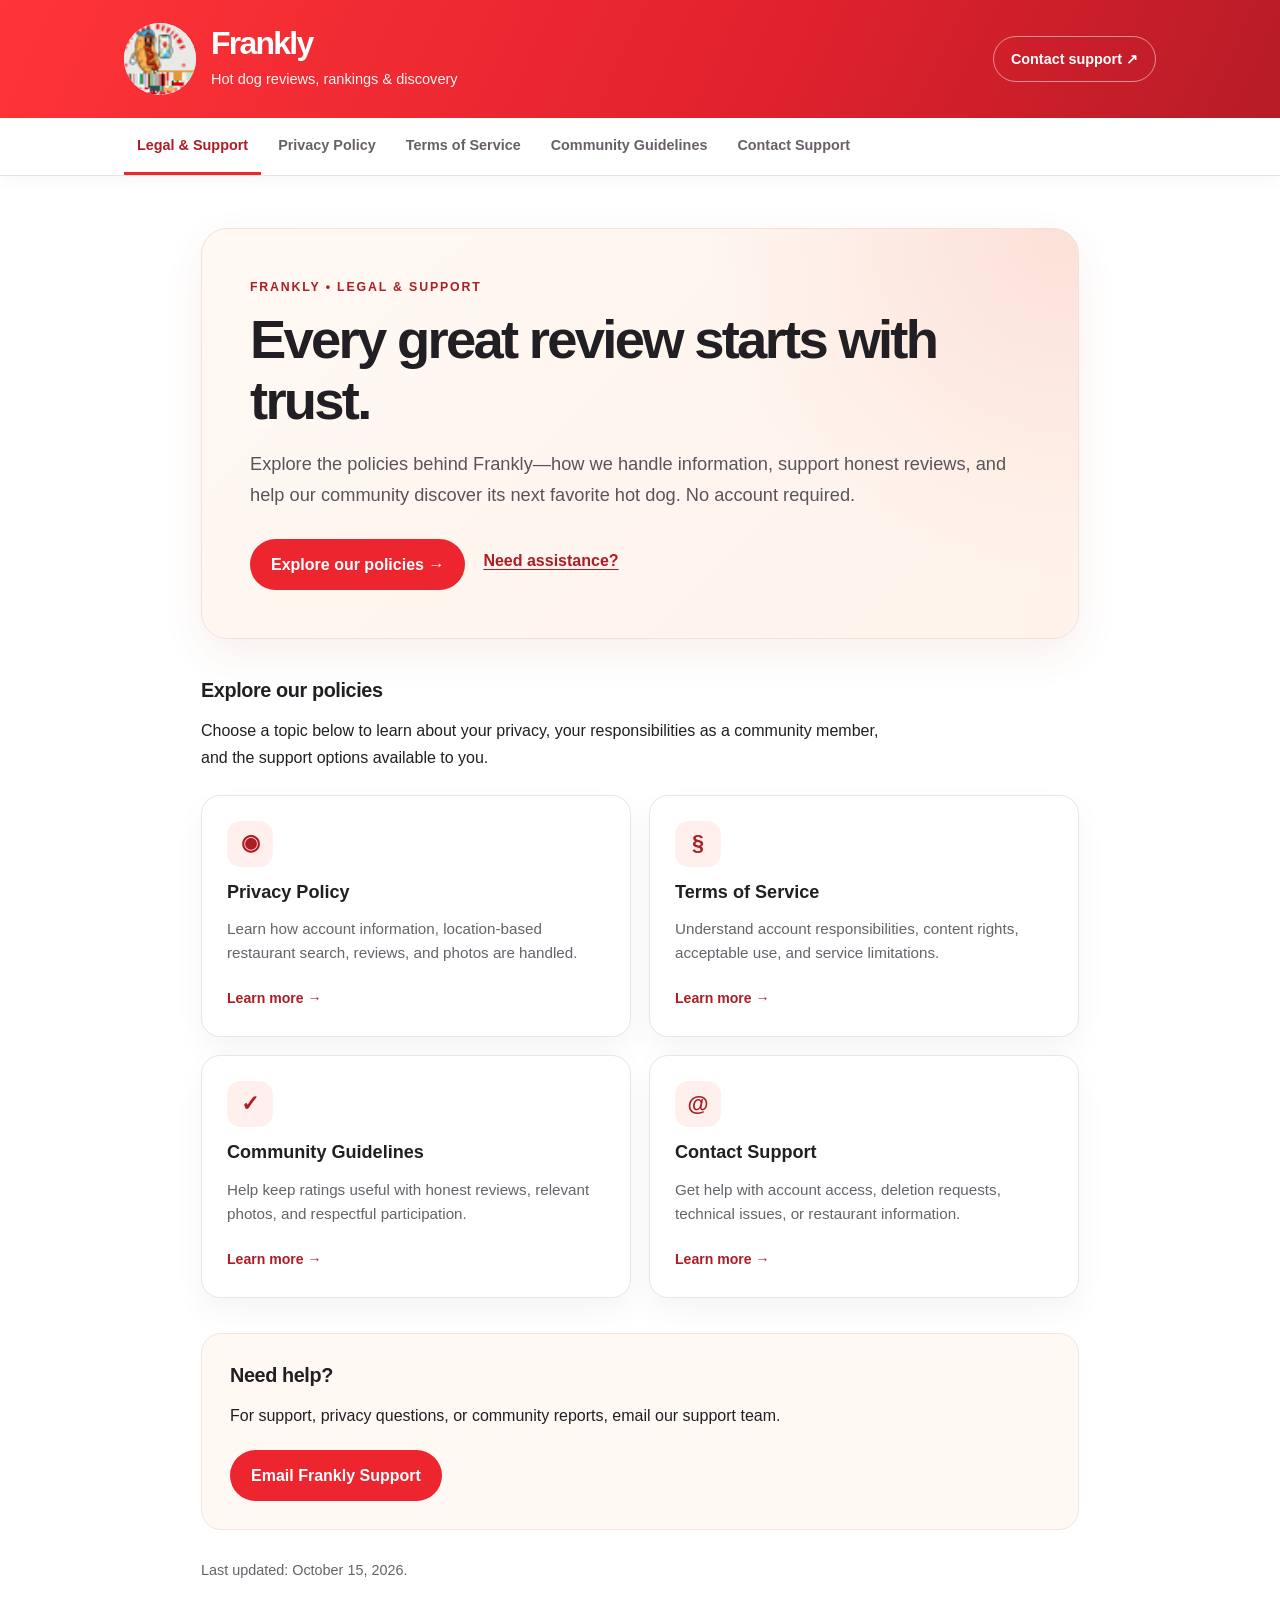
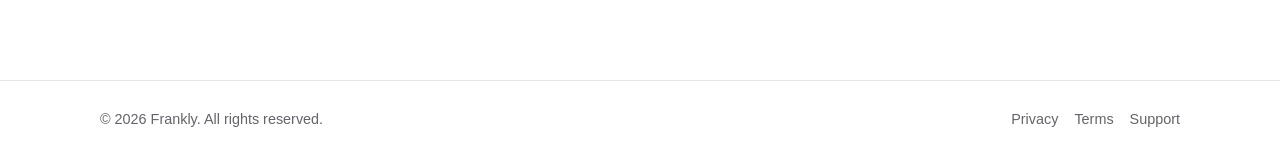
==== index.html @ e303e0b7 "Fix corrupted-looking header logo crop" ====
<!doctype html>
<html lang="en"><head><meta charset="utf-8"><meta name="viewport" content="width=device-width,initial-scale=1"><meta name="description" content="Frankly's privacy policy, terms of service, community guidelines, and support contact."><meta name="theme-color" content="#f1272f"><link rel="icon" type="image/webp" href="./assets/frankly-logo.svg"><title>Legal & Support | Frankly</title><style>:root{color-scheme:light;--red:#ed252f;--red-dark:#ad1d24;--ink:#211f23;--muted:#67626b;--line:#ebe5e2;--cream:#fff7f2}
*{box-sizing:border-box}html{scroll-behavior:smooth}body{margin:0;background:#fff;color:var(--ink);font:16px/1.7 Inter,-apple-system,BlinkMacSystemFont,"Segoe UI",Roboto,Arial,sans-serif;-webkit-font-smoothing:antialiased}a{color:var(--red-dark);text-underline-offset:3px}a:hover{color:#79151c}a:focus-visible{outline:3px solid #ffc46c;outline-offset:4px}.skip-link{position:absolute;left:12px;top:-60px;z-index:10;background:#fff;padding:10px 16px}.skip-link:focus{top:10px}
.site-header{background:linear-gradient(115deg,#ff3438,#e2222e 58%,#b71c27);color:#fff}.header-inner{max-width:1080px;margin:auto;padding:23px 24px;display:flex;align-items:center;justify-content:space-between;gap:16px}.brand{display:flex;align-items:center;gap:15px;color:white;text-decoration:none}.brand:hover{color:#fff}.brand-logo-frame{width:72px;height:72px;flex:0 0 72px;display:block;position:relative;overflow:hidden;border-radius:50%;background:#fff}.brand-logo{position:absolute;width:170%;height:170%;max-width:none;object-fit:contain;left:-35%;top:-12%;display:block}.brand-name{display:block;font-size:2rem;font-weight:900;letter-spacing:-.055em;line-height:1}.brand-tagline{display:block;margin-top:8px;font-size:.91rem;opacity:.94;font-weight:500}.header-contact{border:1px solid #ffffff80;border-radius:100px;padding:10px 17px;color:white;text-decoration:none;font-size:.9rem;font-weight:800;white-space:nowrap}.header-contact:hover{background:#ffffff20;color:#fff}
nav{background:#fff;border-bottom:1px solid var(--line);box-shadow:0 5px 15px #241b1a08}.nav-inner{max-width:1080px;margin:auto;padding:0 24px;display:flex;flex-wrap:wrap;gap:0 4px}nav a{display:block;padding:15px 13px;border-bottom:3px solid transparent;color:#686068;text-decoration:none;font-size:.9rem;font-weight:700}nav a:hover{background:#fff9f5}nav a[aria-current=page]{border-color:var(--red);color:var(--red-dark)}
main{max-width:930px;margin:auto;padding:52px 26px 84px}h1{font-size:clamp(2.15rem,5vw,3.4rem);line-height:1.12;letter-spacing:-.05em;font-weight:900;margin:0 0 17px}h2{font-size:1.24rem;line-height:1.35;letter-spacing:-.02em;margin:38px 0 11px}p,li{max-width:78ch}p{margin:13px 0}li{margin:7px 0;padding-left:4px}.eyebrow{font-size:.77rem;text-transform:uppercase;letter-spacing:.15em;font-weight:850;color:var(--red-dark);margin-bottom:12px}.lead{font-size:1.14rem;color:#59545b}.updated{font-size:.9rem;color:var(--muted)}.hero{background:radial-gradient(circle at 98% 0%,#fbe1d8,transparent 37%),linear-gradient(135deg,#fff8f3,#fff3eb);border:1px solid #f3e1d8;border-radius:26px;padding:clamp(26px,5.2vw,48px);margin-bottom:36px;box-shadow:0 15px 40px #9b442015}.hero .lead{margin-bottom:0}.hero-actions{display:flex;gap:18px;align-items:center;flex-wrap:wrap;margin-top:20px}.hero-actions>a:not(.button-link){font-weight:750}.cards{display:grid;grid-template-columns:repeat(2,minmax(0,1fr));gap:18px;margin-top:23px}.card{display:flex;flex-direction:column;gap:10px;padding:25px;min-height:194px;border:1px solid var(--line);border-radius:19px;background:#fff;color:var(--ink);text-decoration:none;box-shadow:0 14px 32px #361a1a0b;transition:transform .18s,box-shadow .18s,border-color .18s}.card:hover{transform:translateY(-3px);border-color:#eea4a6;box-shadow:0 19px 40px #361a1a17;color:var(--ink)}.card-icon{width:46px;height:46px;border-radius:14px;background:#fff0ed;color:var(--red-dark);display:grid;place-items:center;font-size:1.35rem;font-weight:900}.card strong{font-size:1.13rem}.card span:not(.card-icon){font-size:.95rem;line-height:1.58;color:var(--muted)}.card:after{content:"Learn more →";font-size:.88rem;font-weight:800;color:var(--red-dark);margin-top:auto;padding-top:12px}.support-panel{background:#fff8f3;border:1px solid #f2e4df;padding:28px;border-radius:20px;margin-top:35px}.support-panel h2{margin-top:0}.button-link{display:inline-block;background:var(--red);border-radius:100px;color:#fff;text-decoration:none;padding:12px 21px;margin-top:8px;font-weight:800}.button-link:hover{background:var(--red-dark);color:white}.callout{background:#fff7f3;border-left:4px solid var(--red);padding:15px 19px;border-radius:0 12px 12px 0;margin:23px 0}.page-content>h2{border-top:1px solid #eee8e5;padding-top:26px;scroll-margin-top:22px}.page-content>h2:first-of-type{border-top:none;padding-top:0}.page-content>p,.page-content>ul{color:#49444b}.page-content .updated{margin-bottom:25px}footer{border-top:1px solid var(--line);background:#fff;padding:26px 24px;font-size:.9rem;color:var(--muted)}.footer-inner{max-width:1080px;margin:auto;display:flex;justify-content:space-between;gap:12px;flex-wrap:wrap}.footer-links{display:flex;gap:16px;flex-wrap:wrap}footer a{color:var(--muted);text-decoration:none}footer a:hover{text-decoration:underline}@media(max-width:680px){.header-inner{padding:18px}.brand-logo-frame{width:56px;height:56px;flex-basis:56px}.brand-logo{width:170%;height:170%;left:-35%;top:-12%}.brand-name{font-size:1.55rem}.brand-tagline{font-size:.77rem}.header-contact{display:none}.nav-inner{padding:0 8px}nav a{padding:12px 10px;font-size:.82rem}main{padding:34px 19px 58px}.cards{grid-template-columns:1fr}.card{min-height:165px}.hero{border-radius:20px}}@media(prefers-reduced-motion:reduce){html{scroll-behavior:auto}.card{transition:none}}</style></head><body><a class="skip-link" href="#main-content">Skip to content</a>
<header class="site-header"><div class="header-inner"><a class="brand" href="./index.html" aria-label="Frankly Legal home"><span class="brand-logo-frame" aria-hidden="true"><img class="brand-logo" src="./assets/frankly-logo-transparent.webp" alt="" width="120" height="120"></span><span><span class="brand-name">Frankly</span><span class="brand-tagline">Hot dog reviews, rankings &amp; discovery</span></span></a><a class="header-contact" href="mailto:franklybites.support@gmail.com">Contact support ↗</a></div></header>
<nav aria-label="Legal navigation"><div class="nav-inner"><a href="./index.html" aria-current="page">Legal & Support</a><a href="./privacy.html">Privacy Policy</a><a href="./terms.html">Terms of Service</a><a href="./community-guidelines.html">Community Guidelines</a><a href="./contact.html">Contact Support</a></div></nav>
<main id="main-content">
<section class="hero"><div class="eyebrow">Frankly • Legal &amp; Support</div><h1>Every great review starts with trust.</h1><p class="lead">Explore the policies behind Frankly—how we handle information, support honest reviews, and help our community discover its next favorite hot dog. No account required.</p><div class="hero-actions"><a class="button-link" href="./privacy.html">Explore our policies →</a><a href="./contact.html">Need assistance?</a></div></section>
<h2>Explore our policies</h2><p>Choose a topic below to learn about your privacy, your responsibilities as a community member, and the support options available to you.</p>
<div class="cards">
<a class="card" href="./privacy.html"><span class="card-icon" aria-hidden="true">◉</span><strong>Privacy Policy</strong><span>Learn how account information, location-based restaurant search, reviews, and photos are handled.</span></a>
<a class="card" href="./terms.html"><span class="card-icon" aria-hidden="true">§</span><strong>Terms of Service</strong><span>Understand account responsibilities, content rights, acceptable use, and service limitations.</span></a>
<a class="card" href="./community-guidelines.html"><span class="card-icon" aria-hidden="true">✓</span><strong>Community Guidelines</strong><span>Help keep ratings useful with honest reviews, relevant photos, and respectful participation.</span></a>
<a class="card" href="./contact.html"><span class="card-icon" aria-hidden="true">@</span><strong>Contact Support</strong><span>Get help with account access, deletion requests, technical issues, or restaurant information.</span></a>
</div>
<section class="support-panel"><h2 style="margin-top:0">Need help?</h2><p>For support, privacy questions, or community reports, email our support team.</p><a class="button-link" href="mailto:franklybites.support@gmail.com">Email Frankly Support</a></section>
<p class="updated" style="margin-top:28px">Last updated: October 15, 2026.</p>
</main>
<footer><div class="footer-inner"><span>© 2026 Frankly. All rights reserved.</span><span class="footer-links"><a href="./privacy.html">Privacy</a><a href="./terms.html">Terms</a><a href="./contact.html">Support</a></span></div></footer></body></html>
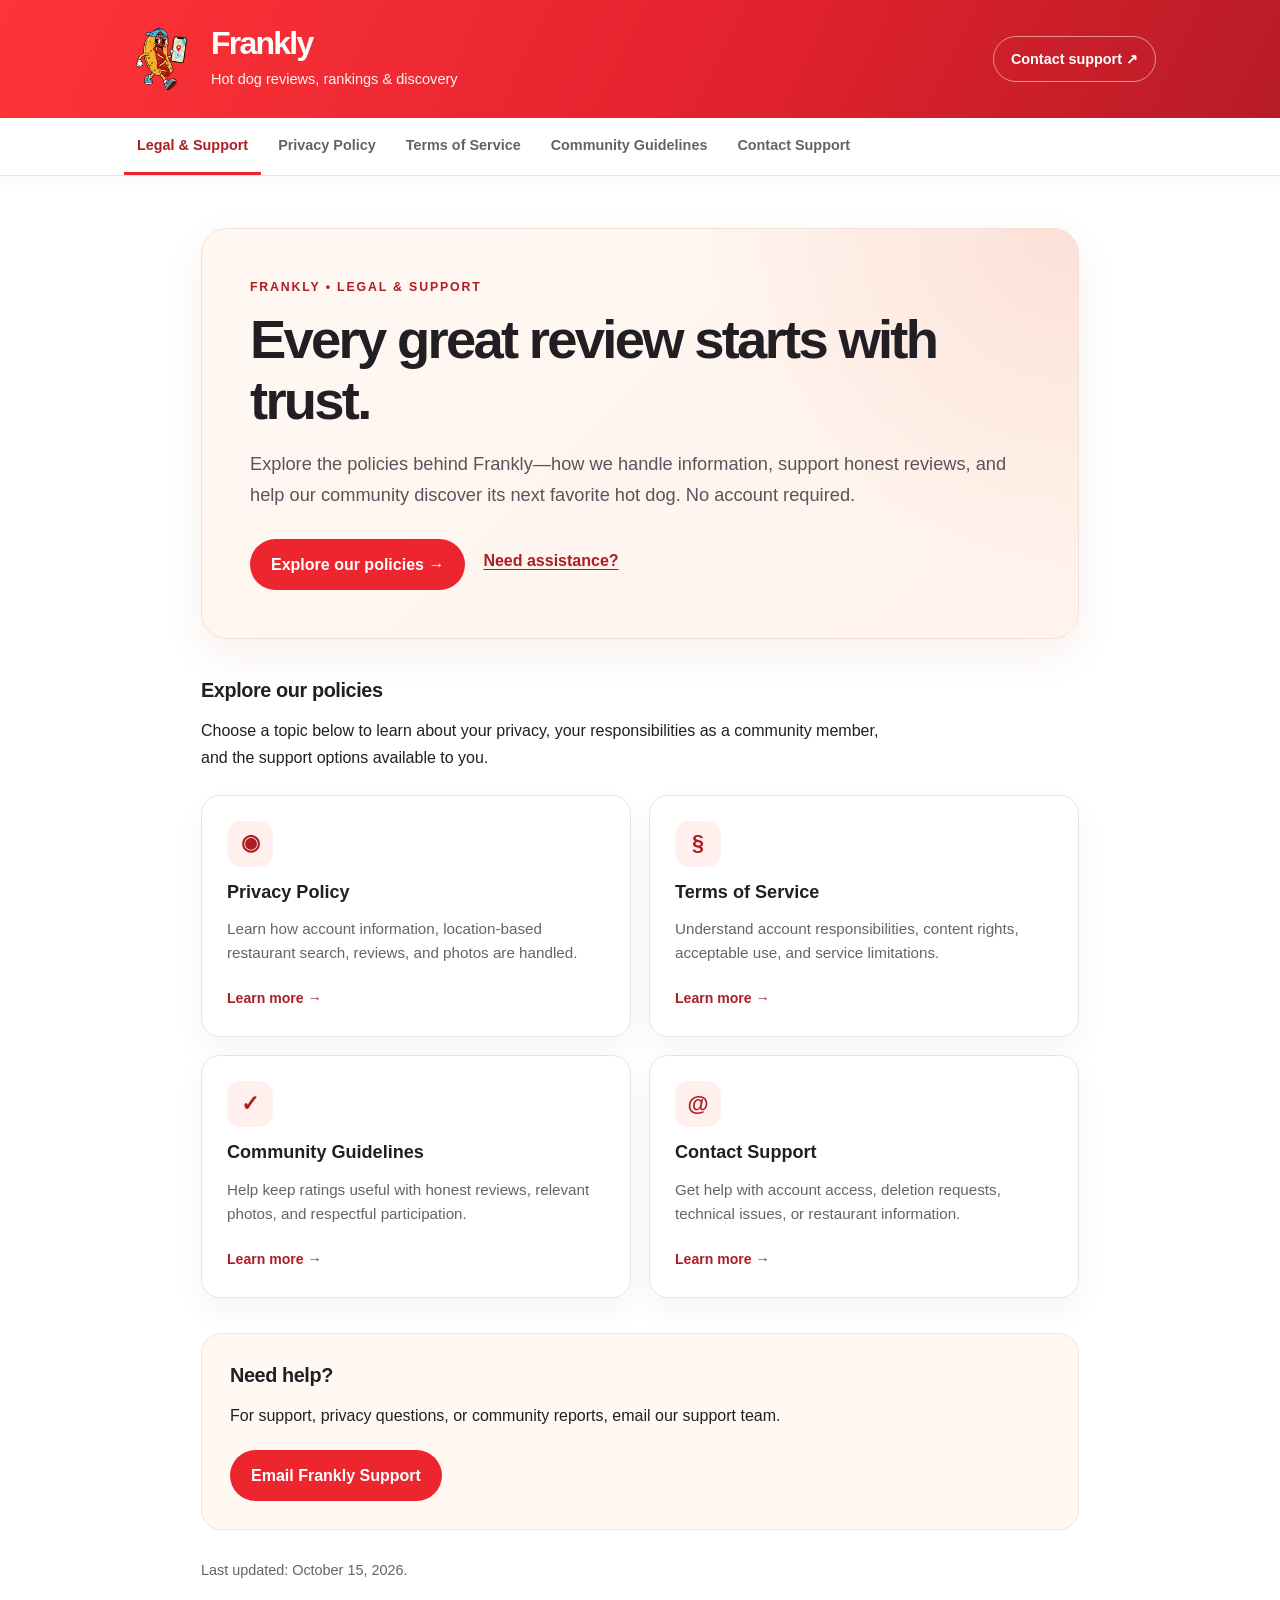
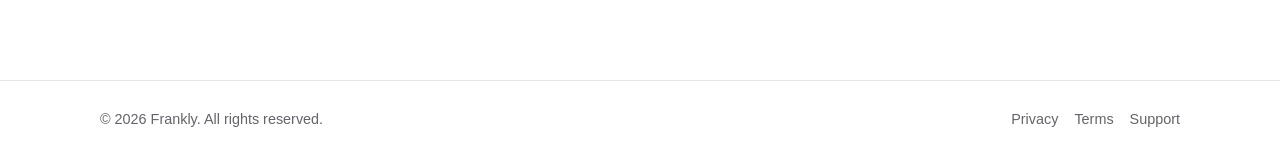
==== commit c9845fcc: "Use isolated transparent mascot in site header" ====
--- a/index.html
+++ b/index.html
@@ -1,10 +1,10 @@
 <!doctype html>
 <html lang="en"><head><meta charset="utf-8"><meta name="viewport" content="width=device-width,initial-scale=1"><meta name="description" content="Frankly's privacy policy, terms of service, community guidelines, and support contact."><meta name="theme-color" content="#f1272f"><link rel="icon" type="image/webp" href="./assets/frankly-logo.svg"><title>Legal & Support | Frankly</title><style>:root{color-scheme:light;--red:#ed252f;--red-dark:#ad1d24;--ink:#211f23;--muted:#67626b;--line:#ebe5e2;--cream:#fff7f2}
 *{box-sizing:border-box}html{scroll-behavior:smooth}body{margin:0;background:#fff;color:var(--ink);font:16px/1.7 Inter,-apple-system,BlinkMacSystemFont,"Segoe UI",Roboto,Arial,sans-serif;-webkit-font-smoothing:antialiased}a{color:var(--red-dark);text-underline-offset:3px}a:hover{color:#79151c}a:focus-visible{outline:3px solid #ffc46c;outline-offset:4px}.skip-link{position:absolute;left:12px;top:-60px;z-index:10;background:#fff;padding:10px 16px}.skip-link:focus{top:10px}
-.site-header{background:linear-gradient(115deg,#ff3438,#e2222e 58%,#b71c27);color:#fff}.header-inner{max-width:1080px;margin:auto;padding:23px 24px;display:flex;align-items:center;justify-content:space-between;gap:16px}.brand{display:flex;align-items:center;gap:15px;color:white;text-decoration:none}.brand:hover{color:#fff}.brand-logo-frame{width:72px;height:72px;flex:0 0 72px;display:block;position:relative;overflow:hidden;border-radius:50%;background:#fff}.brand-logo{position:absolute;width:170%;height:170%;max-width:none;object-fit:contain;left:-35%;top:-12%;display:block}.brand-name{display:block;font-size:2rem;font-weight:900;letter-spacing:-.055em;line-height:1}.brand-tagline{display:block;margin-top:8px;font-size:.91rem;opacity:.94;font-weight:500}.header-contact{border:1px solid #ffffff80;border-radius:100px;padding:10px 17px;color:white;text-decoration:none;font-size:.9rem;font-weight:800;white-space:nowrap}.header-contact:hover{background:#ffffff20;color:#fff}
+.site-header{background:linear-gradient(115deg,#ff3438,#e2222e 58%,#b71c27);color:#fff}.header-inner{max-width:1080px;margin:auto;padding:23px 24px;display:flex;align-items:center;justify-content:space-between;gap:16px}.brand{display:flex;align-items:center;gap:15px;color:white;text-decoration:none}.brand:hover{color:#fff}.brand-logo{width:72px;height:72px;flex:0 0 72px;object-fit:contain;display:block;border:0;border-radius:0;clip-path:none;background:transparent;box-shadow:none;padding:0}.brand-name{display:block;font-size:2rem;font-weight:900;letter-spacing:-.055em;line-height:1}.brand-tagline{display:block;margin-top:8px;font-size:.91rem;opacity:.94;font-weight:500}.header-contact{border:1px solid #ffffff80;border-radius:100px;padding:10px 17px;color:white;text-decoration:none;font-size:.9rem;font-weight:800;white-space:nowrap}.header-contact:hover{background:#ffffff20;color:#fff}
 nav{background:#fff;border-bottom:1px solid var(--line);box-shadow:0 5px 15px #241b1a08}.nav-inner{max-width:1080px;margin:auto;padding:0 24px;display:flex;flex-wrap:wrap;gap:0 4px}nav a{display:block;padding:15px 13px;border-bottom:3px solid transparent;color:#686068;text-decoration:none;font-size:.9rem;font-weight:700}nav a:hover{background:#fff9f5}nav a[aria-current=page]{border-color:var(--red);color:var(--red-dark)}
-main{max-width:930px;margin:auto;padding:52px 26px 84px}h1{font-size:clamp(2.15rem,5vw,3.4rem);line-height:1.12;letter-spacing:-.05em;font-weight:900;margin:0 0 17px}h2{font-size:1.24rem;line-height:1.35;letter-spacing:-.02em;margin:38px 0 11px}p,li{max-width:78ch}p{margin:13px 0}li{margin:7px 0;padding-left:4px}.eyebrow{font-size:.77rem;text-transform:uppercase;letter-spacing:.15em;font-weight:850;color:var(--red-dark);margin-bottom:12px}.lead{font-size:1.14rem;color:#59545b}.updated{font-size:.9rem;color:var(--muted)}.hero{background:radial-gradient(circle at 98% 0%,#fbe1d8,transparent 37%),linear-gradient(135deg,#fff8f3,#fff3eb);border:1px solid #f3e1d8;border-radius:26px;padding:clamp(26px,5.2vw,48px);margin-bottom:36px;box-shadow:0 15px 40px #9b442015}.hero .lead{margin-bottom:0}.hero-actions{display:flex;gap:18px;align-items:center;flex-wrap:wrap;margin-top:20px}.hero-actions>a:not(.button-link){font-weight:750}.cards{display:grid;grid-template-columns:repeat(2,minmax(0,1fr));gap:18px;margin-top:23px}.card{display:flex;flex-direction:column;gap:10px;padding:25px;min-height:194px;border:1px solid var(--line);border-radius:19px;background:#fff;color:var(--ink);text-decoration:none;box-shadow:0 14px 32px #361a1a0b;transition:transform .18s,box-shadow .18s,border-color .18s}.card:hover{transform:translateY(-3px);border-color:#eea4a6;box-shadow:0 19px 40px #361a1a17;color:var(--ink)}.card-icon{width:46px;height:46px;border-radius:14px;background:#fff0ed;color:var(--red-dark);display:grid;place-items:center;font-size:1.35rem;font-weight:900}.card strong{font-size:1.13rem}.card span:not(.card-icon){font-size:.95rem;line-height:1.58;color:var(--muted)}.card:after{content:"Learn more →";font-size:.88rem;font-weight:800;color:var(--red-dark);margin-top:auto;padding-top:12px}.support-panel{background:#fff8f3;border:1px solid #f2e4df;padding:28px;border-radius:20px;margin-top:35px}.support-panel h2{margin-top:0}.button-link{display:inline-block;background:var(--red);border-radius:100px;color:#fff;text-decoration:none;padding:12px 21px;margin-top:8px;font-weight:800}.button-link:hover{background:var(--red-dark);color:white}.callout{background:#fff7f3;border-left:4px solid var(--red);padding:15px 19px;border-radius:0 12px 12px 0;margin:23px 0}.page-content>h2{border-top:1px solid #eee8e5;padding-top:26px;scroll-margin-top:22px}.page-content>h2:first-of-type{border-top:none;padding-top:0}.page-content>p,.page-content>ul{color:#49444b}.page-content .updated{margin-bottom:25px}footer{border-top:1px solid var(--line);background:#fff;padding:26px 24px;font-size:.9rem;color:var(--muted)}.footer-inner{max-width:1080px;margin:auto;display:flex;justify-content:space-between;gap:12px;flex-wrap:wrap}.footer-links{display:flex;gap:16px;flex-wrap:wrap}footer a{color:var(--muted);text-decoration:none}footer a:hover{text-decoration:underline}@media(max-width:680px){.header-inner{padding:18px}.brand-logo-frame{width:56px;height:56px;flex-basis:56px}.brand-logo{width:170%;height:170%;left:-35%;top:-12%}.brand-name{font-size:1.55rem}.brand-tagline{font-size:.77rem}.header-contact{display:none}.nav-inner{padding:0 8px}nav a{padding:12px 10px;font-size:.82rem}main{padding:34px 19px 58px}.cards{grid-template-columns:1fr}.card{min-height:165px}.hero{border-radius:20px}}@media(prefers-reduced-motion:reduce){html{scroll-behavior:auto}.card{transition:none}}</style></head><body><a class="skip-link" href="#main-content">Skip to content</a>
-<header class="site-header"><div class="header-inner"><a class="brand" href="./index.html" aria-label="Frankly Legal home"><span class="brand-logo-frame" aria-hidden="true"><img class="brand-logo" src="./assets/frankly-logo-transparent.webp" alt="" width="120" height="120"></span><span><span class="brand-name">Frankly</span><span class="brand-tagline">Hot dog reviews, rankings &amp; discovery</span></span></a><a class="header-contact" href="mailto:franklybites.support@gmail.com">Contact support ↗</a></div></header>
+main{max-width:930px;margin:auto;padding:52px 26px 84px}h1{font-size:clamp(2.15rem,5vw,3.4rem);line-height:1.12;letter-spacing:-.05em;font-weight:900;margin:0 0 17px}h2{font-size:1.24rem;line-height:1.35;letter-spacing:-.02em;margin:38px 0 11px}p,li{max-width:78ch}p{margin:13px 0}li{margin:7px 0;padding-left:4px}.eyebrow{font-size:.77rem;text-transform:uppercase;letter-spacing:.15em;font-weight:850;color:var(--red-dark);margin-bottom:12px}.lead{font-size:1.14rem;color:#59545b}.updated{font-size:.9rem;color:var(--muted)}.hero{background:radial-gradient(circle at 98% 0%,#fbe1d8,transparent 37%),linear-gradient(135deg,#fff8f3,#fff3eb);border:1px solid #f3e1d8;border-radius:26px;padding:clamp(26px,5.2vw,48px);margin-bottom:36px;box-shadow:0 15px 40px #9b442015}.hero .lead{margin-bottom:0}.hero-actions{display:flex;gap:18px;align-items:center;flex-wrap:wrap;margin-top:20px}.hero-actions>a:not(.button-link){font-weight:750}.cards{display:grid;grid-template-columns:repeat(2,minmax(0,1fr));gap:18px;margin-top:23px}.card{display:flex;flex-direction:column;gap:10px;padding:25px;min-height:194px;border:1px solid var(--line);border-radius:19px;background:#fff;color:var(--ink);text-decoration:none;box-shadow:0 14px 32px #361a1a0b;transition:transform .18s,box-shadow .18s,border-color .18s}.card:hover{transform:translateY(-3px);border-color:#eea4a6;box-shadow:0 19px 40px #361a1a17;color:var(--ink)}.card-icon{width:46px;height:46px;border-radius:14px;background:#fff0ed;color:var(--red-dark);display:grid;place-items:center;font-size:1.35rem;font-weight:900}.card strong{font-size:1.13rem}.card span:not(.card-icon){font-size:.95rem;line-height:1.58;color:var(--muted)}.card:after{content:"Learn more →";font-size:.88rem;font-weight:800;color:var(--red-dark);margin-top:auto;padding-top:12px}.support-panel{background:#fff8f3;border:1px solid #f2e4df;padding:28px;border-radius:20px;margin-top:35px}.support-panel h2{margin-top:0}.button-link{display:inline-block;background:var(--red);border-radius:100px;color:#fff;text-decoration:none;padding:12px 21px;margin-top:8px;font-weight:800}.button-link:hover{background:var(--red-dark);color:white}.callout{background:#fff7f3;border-left:4px solid var(--red);padding:15px 19px;border-radius:0 12px 12px 0;margin:23px 0}.page-content>h2{border-top:1px solid #eee8e5;padding-top:26px;scroll-margin-top:22px}.page-content>h2:first-of-type{border-top:none;padding-top:0}.page-content>p,.page-content>ul{color:#49444b}.page-content .updated{margin-bottom:25px}footer{border-top:1px solid var(--line);background:#fff;padding:26px 24px;font-size:.9rem;color:var(--muted)}.footer-inner{max-width:1080px;margin:auto;display:flex;justify-content:space-between;gap:12px;flex-wrap:wrap}.footer-links{display:flex;gap:16px;flex-wrap:wrap}footer a{color:var(--muted);text-decoration:none}footer a:hover{text-decoration:underline}@media(max-width:680px){.header-inner{padding:18px}.brand-logo{width:56px;height:56px;flex-basis:56px}.brand-name{font-size:1.55rem}.brand-tagline{font-size:.77rem}.header-contact{display:none}.nav-inner{padding:0 8px}nav a{padding:12px 10px;font-size:.82rem}main{padding:34px 19px 58px}.cards{grid-template-columns:1fr}.card{min-height:165px}.hero{border-radius:20px}}@media(prefers-reduced-motion:reduce){html{scroll-behavior:auto}.card{transition:none}}</style></head><body><a class="skip-link" href="#main-content">Skip to content</a>
+<header class="site-header"><div class="header-inner"><a class="brand" href="./index.html" aria-label="Frankly Legal home"><img class="brand-logo" src="./assets/frankly-mascot.webp" alt="Frankly hot dog mascot" width="72" height="72"><span><span class="brand-name">Frankly</span><span class="brand-tagline">Hot dog reviews, rankings &amp; discovery</span></span></a><a class="header-contact" href="mailto:franklybites.support@gmail.com">Contact support ↗</a></div></header>
 <nav aria-label="Legal navigation"><div class="nav-inner"><a href="./index.html" aria-current="page">Legal & Support</a><a href="./privacy.html">Privacy Policy</a><a href="./terms.html">Terms of Service</a><a href="./community-guidelines.html">Community Guidelines</a><a href="./contact.html">Contact Support</a></div></nav>
 <main id="main-content">
 <section class="hero"><div class="eyebrow">Frankly • Legal &amp; Support</div><h1>Every great review starts with trust.</h1><p class="lead">Explore the policies behind Frankly—how we handle information, support honest reviews, and help our community discover its next favorite hot dog. No account required.</p><div class="hero-actions"><a class="button-link" href="./privacy.html">Explore our policies →</a><a href="./contact.html">Need assistance?</a></div></section>
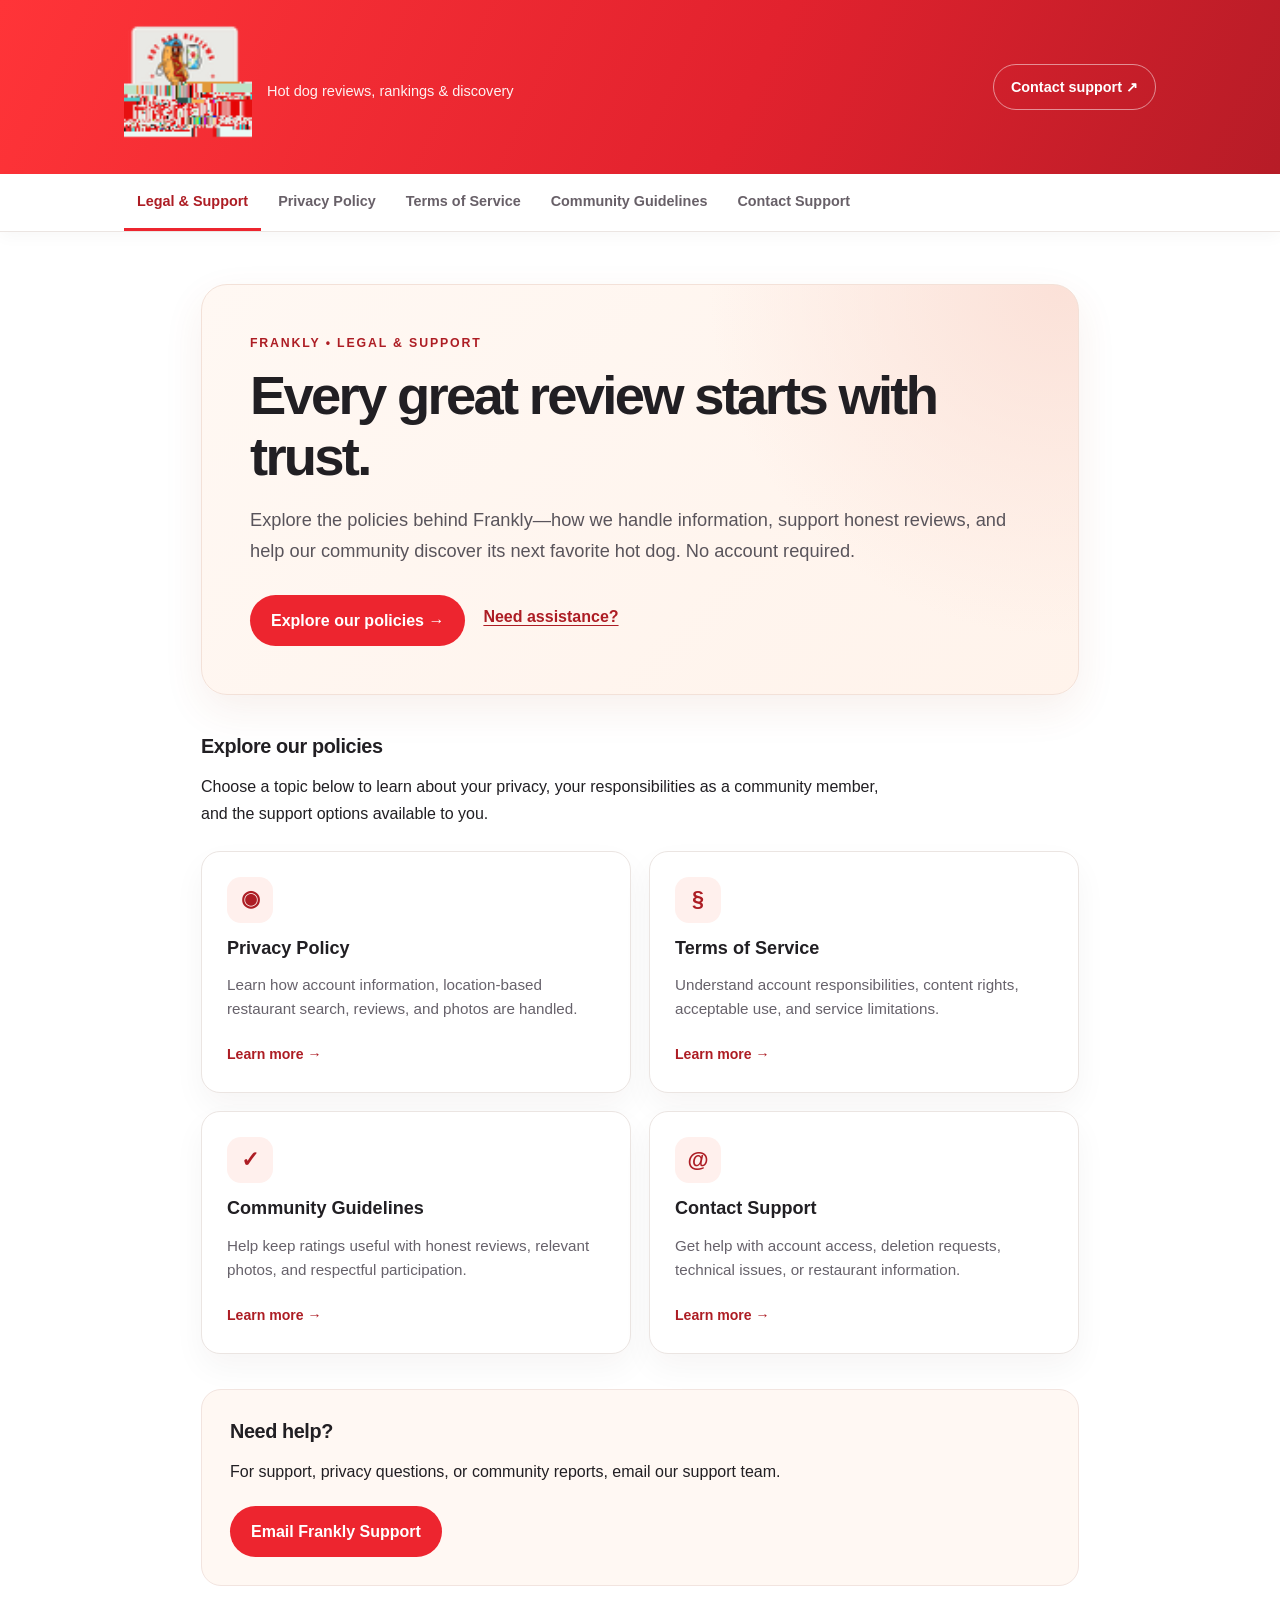
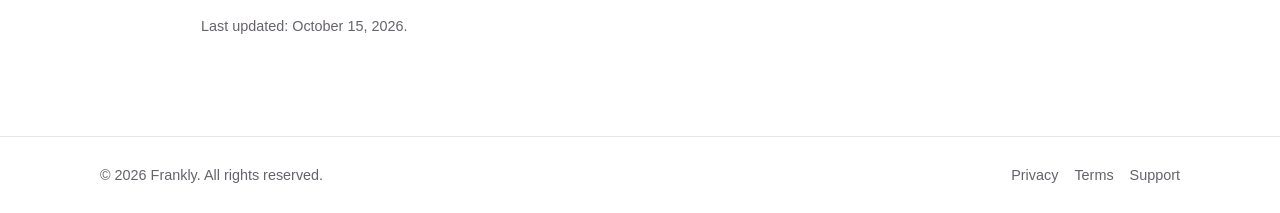
==== commit d1cb14e9: "Show full Frankly brand logo in website header" ====
--- a/index.html
+++ b/index.html
@@ -1,10 +1,10 @@
 <!doctype html>
 <html lang="en"><head><meta charset="utf-8"><meta name="viewport" content="width=device-width,initial-scale=1"><meta name="description" content="Frankly's privacy policy, terms of service, community guidelines, and support contact."><meta name="theme-color" content="#f1272f"><link rel="icon" type="image/webp" href="./assets/frankly-logo.svg"><title>Legal & Support | Frankly</title><style>:root{color-scheme:light;--red:#ed252f;--red-dark:#ad1d24;--ink:#211f23;--muted:#67626b;--line:#ebe5e2;--cream:#fff7f2}
 *{box-sizing:border-box}html{scroll-behavior:smooth}body{margin:0;background:#fff;color:var(--ink);font:16px/1.7 Inter,-apple-system,BlinkMacSystemFont,"Segoe UI",Roboto,Arial,sans-serif;-webkit-font-smoothing:antialiased}a{color:var(--red-dark);text-underline-offset:3px}a:hover{color:#79151c}a:focus-visible{outline:3px solid #ffc46c;outline-offset:4px}.skip-link{position:absolute;left:12px;top:-60px;z-index:10;background:#fff;padding:10px 16px}.skip-link:focus{top:10px}
-.site-header{background:linear-gradient(115deg,#ff3438,#e2222e 58%,#b71c27);color:#fff}.header-inner{max-width:1080px;margin:auto;padding:23px 24px;display:flex;align-items:center;justify-content:space-between;gap:16px}.brand{display:flex;align-items:center;gap:15px;color:white;text-decoration:none}.brand:hover{color:#fff}.brand-logo{width:72px;height:72px;flex:0 0 72px;object-fit:contain;display:block;border:0;border-radius:0;clip-path:none;background:transparent;box-shadow:none;padding:0}.brand-name{display:block;font-size:2rem;font-weight:900;letter-spacing:-.055em;line-height:1}.brand-tagline{display:block;margin-top:8px;font-size:.91rem;opacity:.94;font-weight:500}.header-contact{border:1px solid #ffffff80;border-radius:100px;padding:10px 17px;color:white;text-decoration:none;font-size:.9rem;font-weight:800;white-space:nowrap}.header-contact:hover{background:#ffffff20;color:#fff}
+.site-header{background:linear-gradient(115deg,#ff3438,#e2222e 58%,#b71c27);color:#fff}.header-inner{max-width:1080px;margin:auto;padding:23px 24px;display:flex;align-items:center;justify-content:space-between;gap:16px}.brand{display:flex;align-items:center;gap:15px;color:white;text-decoration:none}.brand:hover{color:#fff}.brand-logo{width:128px;height:128px;flex:0 0 128px;object-fit:contain;display:block;border:0;border-radius:0;clip-path:none;background:transparent;box-shadow:none;padding:0}.brand-tagline{display:block;margin-top:0;font-size:.98rem;opacity:.96;font-weight:600}.brand-name{display:block;font-size:2rem;font-weight:900;letter-spacing:-.055em;line-height:1}.brand-tagline{display:block;margin-top:8px;font-size:.91rem;opacity:.94;font-weight:500}.header-contact{border:1px solid #ffffff80;border-radius:100px;padding:10px 17px;color:white;text-decoration:none;font-size:.9rem;font-weight:800;white-space:nowrap}.header-contact:hover{background:#ffffff20;color:#fff}
 nav{background:#fff;border-bottom:1px solid var(--line);box-shadow:0 5px 15px #241b1a08}.nav-inner{max-width:1080px;margin:auto;padding:0 24px;display:flex;flex-wrap:wrap;gap:0 4px}nav a{display:block;padding:15px 13px;border-bottom:3px solid transparent;color:#686068;text-decoration:none;font-size:.9rem;font-weight:700}nav a:hover{background:#fff9f5}nav a[aria-current=page]{border-color:var(--red);color:var(--red-dark)}
-main{max-width:930px;margin:auto;padding:52px 26px 84px}h1{font-size:clamp(2.15rem,5vw,3.4rem);line-height:1.12;letter-spacing:-.05em;font-weight:900;margin:0 0 17px}h2{font-size:1.24rem;line-height:1.35;letter-spacing:-.02em;margin:38px 0 11px}p,li{max-width:78ch}p{margin:13px 0}li{margin:7px 0;padding-left:4px}.eyebrow{font-size:.77rem;text-transform:uppercase;letter-spacing:.15em;font-weight:850;color:var(--red-dark);margin-bottom:12px}.lead{font-size:1.14rem;color:#59545b}.updated{font-size:.9rem;color:var(--muted)}.hero{background:radial-gradient(circle at 98% 0%,#fbe1d8,transparent 37%),linear-gradient(135deg,#fff8f3,#fff3eb);border:1px solid #f3e1d8;border-radius:26px;padding:clamp(26px,5.2vw,48px);margin-bottom:36px;box-shadow:0 15px 40px #9b442015}.hero .lead{margin-bottom:0}.hero-actions{display:flex;gap:18px;align-items:center;flex-wrap:wrap;margin-top:20px}.hero-actions>a:not(.button-link){font-weight:750}.cards{display:grid;grid-template-columns:repeat(2,minmax(0,1fr));gap:18px;margin-top:23px}.card{display:flex;flex-direction:column;gap:10px;padding:25px;min-height:194px;border:1px solid var(--line);border-radius:19px;background:#fff;color:var(--ink);text-decoration:none;box-shadow:0 14px 32px #361a1a0b;transition:transform .18s,box-shadow .18s,border-color .18s}.card:hover{transform:translateY(-3px);border-color:#eea4a6;box-shadow:0 19px 40px #361a1a17;color:var(--ink)}.card-icon{width:46px;height:46px;border-radius:14px;background:#fff0ed;color:var(--red-dark);display:grid;place-items:center;font-size:1.35rem;font-weight:900}.card strong{font-size:1.13rem}.card span:not(.card-icon){font-size:.95rem;line-height:1.58;color:var(--muted)}.card:after{content:"Learn more →";font-size:.88rem;font-weight:800;color:var(--red-dark);margin-top:auto;padding-top:12px}.support-panel{background:#fff8f3;border:1px solid #f2e4df;padding:28px;border-radius:20px;margin-top:35px}.support-panel h2{margin-top:0}.button-link{display:inline-block;background:var(--red);border-radius:100px;color:#fff;text-decoration:none;padding:12px 21px;margin-top:8px;font-weight:800}.button-link:hover{background:var(--red-dark);color:white}.callout{background:#fff7f3;border-left:4px solid var(--red);padding:15px 19px;border-radius:0 12px 12px 0;margin:23px 0}.page-content>h2{border-top:1px solid #eee8e5;padding-top:26px;scroll-margin-top:22px}.page-content>h2:first-of-type{border-top:none;padding-top:0}.page-content>p,.page-content>ul{color:#49444b}.page-content .updated{margin-bottom:25px}footer{border-top:1px solid var(--line);background:#fff;padding:26px 24px;font-size:.9rem;color:var(--muted)}.footer-inner{max-width:1080px;margin:auto;display:flex;justify-content:space-between;gap:12px;flex-wrap:wrap}.footer-links{display:flex;gap:16px;flex-wrap:wrap}footer a{color:var(--muted);text-decoration:none}footer a:hover{text-decoration:underline}@media(max-width:680px){.header-inner{padding:18px}.brand-logo{width:56px;height:56px;flex-basis:56px}.brand-name{font-size:1.55rem}.brand-tagline{font-size:.77rem}.header-contact{display:none}.nav-inner{padding:0 8px}nav a{padding:12px 10px;font-size:.82rem}main{padding:34px 19px 58px}.cards{grid-template-columns:1fr}.card{min-height:165px}.hero{border-radius:20px}}@media(prefers-reduced-motion:reduce){html{scroll-behavior:auto}.card{transition:none}}</style></head><body><a class="skip-link" href="#main-content">Skip to content</a>
-<header class="site-header"><div class="header-inner"><a class="brand" href="./index.html" aria-label="Frankly Legal home"><img class="brand-logo" src="./assets/frankly-mascot.webp" alt="Frankly hot dog mascot" width="72" height="72"><span><span class="brand-name">Frankly</span><span class="brand-tagline">Hot dog reviews, rankings &amp; discovery</span></span></a><a class="header-contact" href="mailto:franklybites.support@gmail.com">Contact support ↗</a></div></header>
+main{max-width:930px;margin:auto;padding:52px 26px 84px}h1{font-size:clamp(2.15rem,5vw,3.4rem);line-height:1.12;letter-spacing:-.05em;font-weight:900;margin:0 0 17px}h2{font-size:1.24rem;line-height:1.35;letter-spacing:-.02em;margin:38px 0 11px}p,li{max-width:78ch}p{margin:13px 0}li{margin:7px 0;padding-left:4px}.eyebrow{font-size:.77rem;text-transform:uppercase;letter-spacing:.15em;font-weight:850;color:var(--red-dark);margin-bottom:12px}.lead{font-size:1.14rem;color:#59545b}.updated{font-size:.9rem;color:var(--muted)}.hero{background:radial-gradient(circle at 98% 0%,#fbe1d8,transparent 37%),linear-gradient(135deg,#fff8f3,#fff3eb);border:1px solid #f3e1d8;border-radius:26px;padding:clamp(26px,5.2vw,48px);margin-bottom:36px;box-shadow:0 15px 40px #9b442015}.hero .lead{margin-bottom:0}.hero-actions{display:flex;gap:18px;align-items:center;flex-wrap:wrap;margin-top:20px}.hero-actions>a:not(.button-link){font-weight:750}.cards{display:grid;grid-template-columns:repeat(2,minmax(0,1fr));gap:18px;margin-top:23px}.card{display:flex;flex-direction:column;gap:10px;padding:25px;min-height:194px;border:1px solid var(--line);border-radius:19px;background:#fff;color:var(--ink);text-decoration:none;box-shadow:0 14px 32px #361a1a0b;transition:transform .18s,box-shadow .18s,border-color .18s}.card:hover{transform:translateY(-3px);border-color:#eea4a6;box-shadow:0 19px 40px #361a1a17;color:var(--ink)}.card-icon{width:46px;height:46px;border-radius:14px;background:#fff0ed;color:var(--red-dark);display:grid;place-items:center;font-size:1.35rem;font-weight:900}.card strong{font-size:1.13rem}.card span:not(.card-icon){font-size:.95rem;line-height:1.58;color:var(--muted)}.card:after{content:"Learn more →";font-size:.88rem;font-weight:800;color:var(--red-dark);margin-top:auto;padding-top:12px}.support-panel{background:#fff8f3;border:1px solid #f2e4df;padding:28px;border-radius:20px;margin-top:35px}.support-panel h2{margin-top:0}.button-link{display:inline-block;background:var(--red);border-radius:100px;color:#fff;text-decoration:none;padding:12px 21px;margin-top:8px;font-weight:800}.button-link:hover{background:var(--red-dark);color:white}.callout{background:#fff7f3;border-left:4px solid var(--red);padding:15px 19px;border-radius:0 12px 12px 0;margin:23px 0}.page-content>h2{border-top:1px solid #eee8e5;padding-top:26px;scroll-margin-top:22px}.page-content>h2:first-of-type{border-top:none;padding-top:0}.page-content>p,.page-content>ul{color:#49444b}.page-content .updated{margin-bottom:25px}footer{border-top:1px solid var(--line);background:#fff;padding:26px 24px;font-size:.9rem;color:var(--muted)}.footer-inner{max-width:1080px;margin:auto;display:flex;justify-content:space-between;gap:12px;flex-wrap:wrap}.footer-links{display:flex;gap:16px;flex-wrap:wrap}footer a{color:var(--muted);text-decoration:none}footer a:hover{text-decoration:underline}@media(max-width:680px){.header-inner{padding:18px}.brand-logo{width:94px;height:94px;flex-basis:94px}.brand-tagline{font-size:.77rem}.header-contact{display:none}.nav-inner{padding:0 8px}nav a{padding:12px 10px;font-size:.82rem}main{padding:34px 19px 58px}.cards{grid-template-columns:1fr}.card{min-height:165px}.hero{border-radius:20px}}@media(prefers-reduced-motion:reduce){html{scroll-behavior:auto}.card{transition:none}}</style></head><body><a class="skip-link" href="#main-content">Skip to content</a>
+<header class="site-header"><div class="header-inner"><a class="brand" href="./index.html" aria-label="Frankly Legal home"><img class="brand-logo" src="./assets/frankly-logo-transparent.webp" alt="Frankly Hot Dog Reviews logo with mascot, map phone, wordmark, and five stars" width="128" height="128"><span class="brand-tagline">Hot dog reviews, rankings &amp; discovery</span></a><a class="header-contact" href="mailto:franklybites.support@gmail.com">Contact support ↗</a></div></header>
 <nav aria-label="Legal navigation"><div class="nav-inner"><a href="./index.html" aria-current="page">Legal & Support</a><a href="./privacy.html">Privacy Policy</a><a href="./terms.html">Terms of Service</a><a href="./community-guidelines.html">Community Guidelines</a><a href="./contact.html">Contact Support</a></div></nav>
 <main id="main-content">
 <section class="hero"><div class="eyebrow">Frankly • Legal &amp; Support</div><h1>Every great review starts with trust.</h1><p class="lead">Explore the policies behind Frankly—how we handle information, support honest reviews, and help our community discover its next favorite hot dog. No account required.</p><div class="hero-actions"><a class="button-link" href="./privacy.html">Explore our policies →</a><a href="./contact.html">Need assistance?</a></div></section>
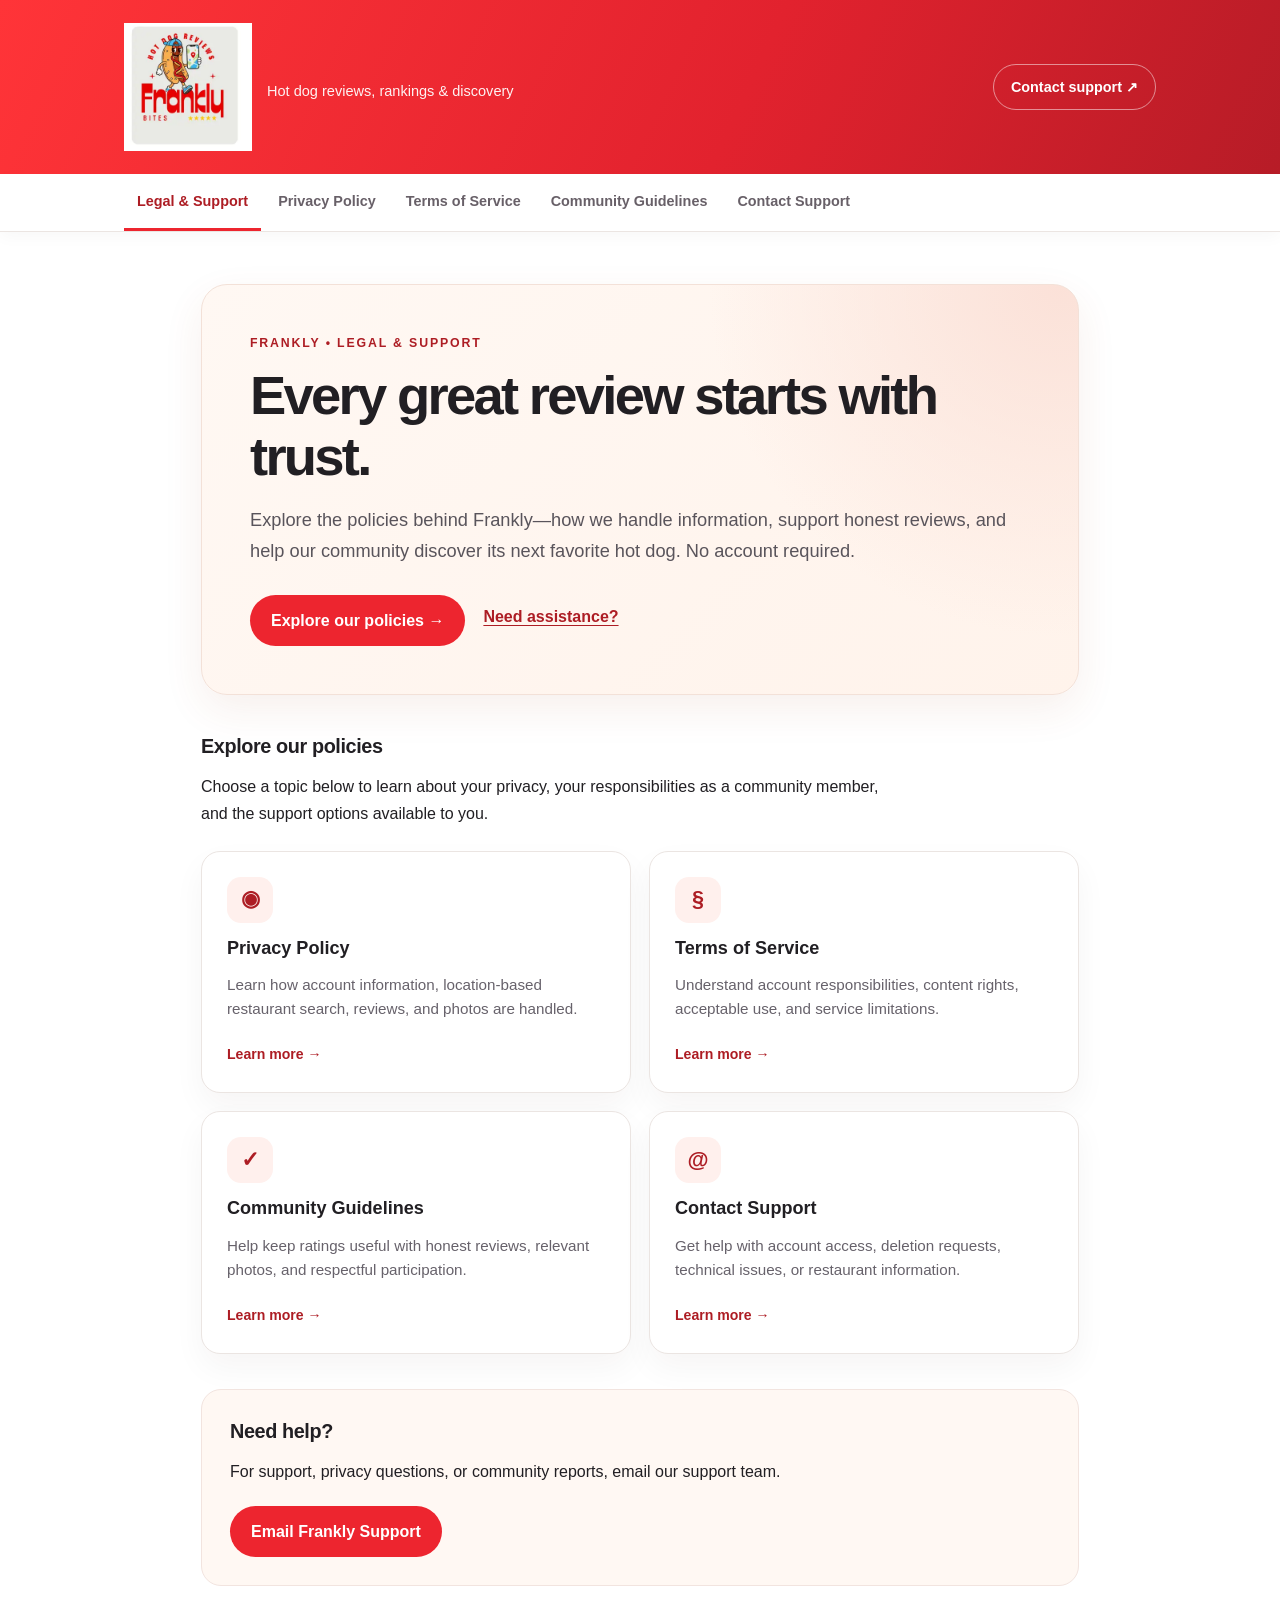
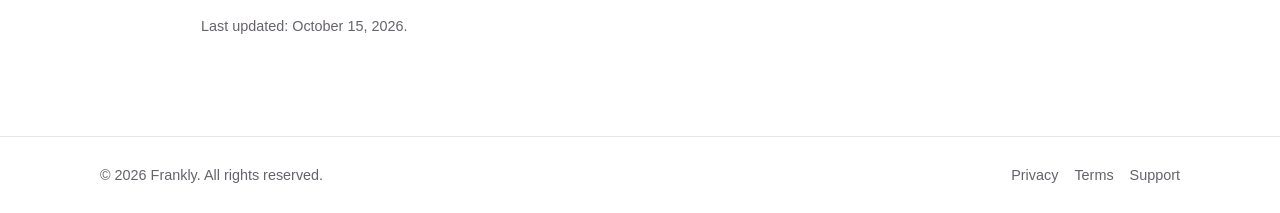
==== commit 2467be1f: "Switch site header to full Frankly logo asset" ====
--- a/index.html
+++ b/index.html
@@ -4,7 +4,7 @@
 .site-header{background:linear-gradient(115deg,#ff3438,#e2222e 58%,#b71c27);color:#fff}.header-inner{max-width:1080px;margin:auto;padding:23px 24px;display:flex;align-items:center;justify-content:space-between;gap:16px}.brand{display:flex;align-items:center;gap:15px;color:white;text-decoration:none}.brand:hover{color:#fff}.brand-logo{width:128px;height:128px;flex:0 0 128px;object-fit:contain;display:block;border:0;border-radius:0;clip-path:none;background:transparent;box-shadow:none;padding:0}.brand-tagline{display:block;margin-top:0;font-size:.98rem;opacity:.96;font-weight:600}.brand-name{display:block;font-size:2rem;font-weight:900;letter-spacing:-.055em;line-height:1}.brand-tagline{display:block;margin-top:8px;font-size:.91rem;opacity:.94;font-weight:500}.header-contact{border:1px solid #ffffff80;border-radius:100px;padding:10px 17px;color:white;text-decoration:none;font-size:.9rem;font-weight:800;white-space:nowrap}.header-contact:hover{background:#ffffff20;color:#fff}
 nav{background:#fff;border-bottom:1px solid var(--line);box-shadow:0 5px 15px #241b1a08}.nav-inner{max-width:1080px;margin:auto;padding:0 24px;display:flex;flex-wrap:wrap;gap:0 4px}nav a{display:block;padding:15px 13px;border-bottom:3px solid transparent;color:#686068;text-decoration:none;font-size:.9rem;font-weight:700}nav a:hover{background:#fff9f5}nav a[aria-current=page]{border-color:var(--red);color:var(--red-dark)}
 main{max-width:930px;margin:auto;padding:52px 26px 84px}h1{font-size:clamp(2.15rem,5vw,3.4rem);line-height:1.12;letter-spacing:-.05em;font-weight:900;margin:0 0 17px}h2{font-size:1.24rem;line-height:1.35;letter-spacing:-.02em;margin:38px 0 11px}p,li{max-width:78ch}p{margin:13px 0}li{margin:7px 0;padding-left:4px}.eyebrow{font-size:.77rem;text-transform:uppercase;letter-spacing:.15em;font-weight:850;color:var(--red-dark);margin-bottom:12px}.lead{font-size:1.14rem;color:#59545b}.updated{font-size:.9rem;color:var(--muted)}.hero{background:radial-gradient(circle at 98% 0%,#fbe1d8,transparent 37%),linear-gradient(135deg,#fff8f3,#fff3eb);border:1px solid #f3e1d8;border-radius:26px;padding:clamp(26px,5.2vw,48px);margin-bottom:36px;box-shadow:0 15px 40px #9b442015}.hero .lead{margin-bottom:0}.hero-actions{display:flex;gap:18px;align-items:center;flex-wrap:wrap;margin-top:20px}.hero-actions>a:not(.button-link){font-weight:750}.cards{display:grid;grid-template-columns:repeat(2,minmax(0,1fr));gap:18px;margin-top:23px}.card{display:flex;flex-direction:column;gap:10px;padding:25px;min-height:194px;border:1px solid var(--line);border-radius:19px;background:#fff;color:var(--ink);text-decoration:none;box-shadow:0 14px 32px #361a1a0b;transition:transform .18s,box-shadow .18s,border-color .18s}.card:hover{transform:translateY(-3px);border-color:#eea4a6;box-shadow:0 19px 40px #361a1a17;color:var(--ink)}.card-icon{width:46px;height:46px;border-radius:14px;background:#fff0ed;color:var(--red-dark);display:grid;place-items:center;font-size:1.35rem;font-weight:900}.card strong{font-size:1.13rem}.card span:not(.card-icon){font-size:.95rem;line-height:1.58;color:var(--muted)}.card:after{content:"Learn more →";font-size:.88rem;font-weight:800;color:var(--red-dark);margin-top:auto;padding-top:12px}.support-panel{background:#fff8f3;border:1px solid #f2e4df;padding:28px;border-radius:20px;margin-top:35px}.support-panel h2{margin-top:0}.button-link{display:inline-block;background:var(--red);border-radius:100px;color:#fff;text-decoration:none;padding:12px 21px;margin-top:8px;font-weight:800}.button-link:hover{background:var(--red-dark);color:white}.callout{background:#fff7f3;border-left:4px solid var(--red);padding:15px 19px;border-radius:0 12px 12px 0;margin:23px 0}.page-content>h2{border-top:1px solid #eee8e5;padding-top:26px;scroll-margin-top:22px}.page-content>h2:first-of-type{border-top:none;padding-top:0}.page-content>p,.page-content>ul{color:#49444b}.page-content .updated{margin-bottom:25px}footer{border-top:1px solid var(--line);background:#fff;padding:26px 24px;font-size:.9rem;color:var(--muted)}.footer-inner{max-width:1080px;margin:auto;display:flex;justify-content:space-between;gap:12px;flex-wrap:wrap}.footer-links{display:flex;gap:16px;flex-wrap:wrap}footer a{color:var(--muted);text-decoration:none}footer a:hover{text-decoration:underline}@media(max-width:680px){.header-inner{padding:18px}.brand-logo{width:94px;height:94px;flex-basis:94px}.brand-tagline{font-size:.77rem}.header-contact{display:none}.nav-inner{padding:0 8px}nav a{padding:12px 10px;font-size:.82rem}main{padding:34px 19px 58px}.cards{grid-template-columns:1fr}.card{min-height:165px}.hero{border-radius:20px}}@media(prefers-reduced-motion:reduce){html{scroll-behavior:auto}.card{transition:none}}</style></head><body><a class="skip-link" href="#main-content">Skip to content</a>
-<header class="site-header"><div class="header-inner"><a class="brand" href="./index.html" aria-label="Frankly Legal home"><img class="brand-logo" src="./assets/frankly-logo-transparent.webp" alt="Frankly Hot Dog Reviews logo with mascot, map phone, wordmark, and five stars" width="128" height="128"><span class="brand-tagline">Hot dog reviews, rankings &amp; discovery</span></a><a class="header-contact" href="mailto:franklybites.support@gmail.com">Contact support ↗</a></div></header>
+<header class="site-header"><div class="header-inner"><a class="brand" href="./index.html" aria-label="Frankly Legal home"><img class="brand-logo" src="./assets/frankly-web-logo.webp" alt="Frankly Hot Dog Reviews logo with mascot, map phone, wordmark, and five stars" width="128" height="128"><span class="brand-tagline">Hot dog reviews, rankings &amp; discovery</span></a><a class="header-contact" href="mailto:franklybites.support@gmail.com">Contact support ↗</a></div></header>
 <nav aria-label="Legal navigation"><div class="nav-inner"><a href="./index.html" aria-current="page">Legal & Support</a><a href="./privacy.html">Privacy Policy</a><a href="./terms.html">Terms of Service</a><a href="./community-guidelines.html">Community Guidelines</a><a href="./contact.html">Contact Support</a></div></nav>
 <main id="main-content">
 <section class="hero"><div class="eyebrow">Frankly • Legal &amp; Support</div><h1>Every great review starts with trust.</h1><p class="lead">Explore the policies behind Frankly—how we handle information, support honest reviews, and help our community discover its next favorite hot dog. No account required.</p><div class="hero-actions"><a class="button-link" href="./privacy.html">Explore our policies →</a><a href="./contact.html">Need assistance?</a></div></section>
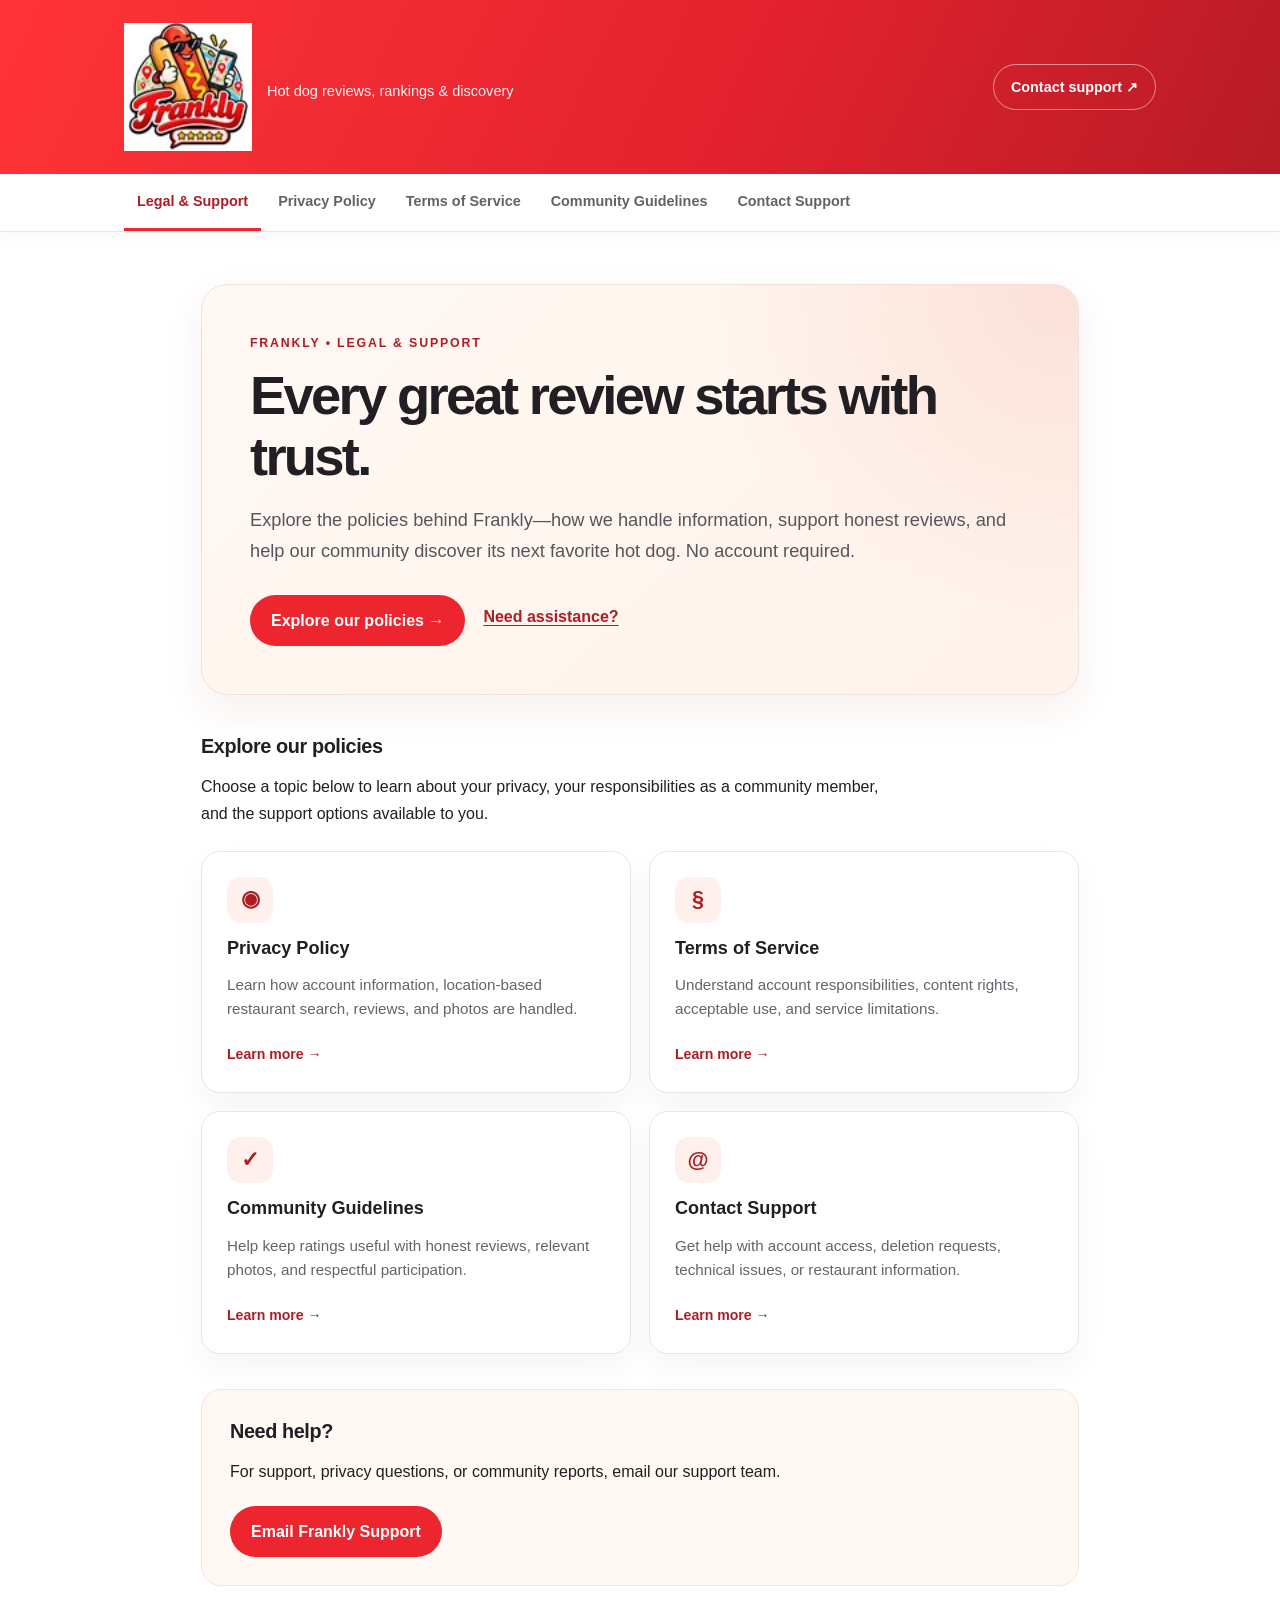
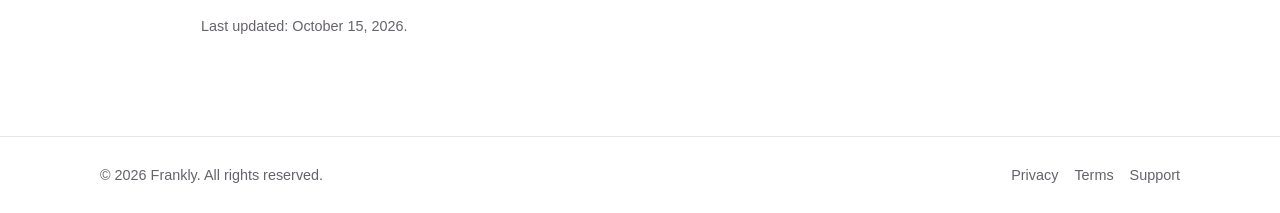
==== commit bb1b166d: "Fix broken Frankly logo image path" ====
--- a/index.html
+++ b/index.html
@@ -1,10 +1,10 @@
 <!doctype html>
-<html lang="en"><head><meta charset="utf-8"><meta name="viewport" content="width=device-width,initial-scale=1"><meta name="description" content="Frankly's privacy policy, terms of service, community guidelines, and support contact."><meta name="theme-color" content="#f1272f"><link rel="icon" type="image/webp" href="./assets/frankly-logo.svg"><title>Legal & Support | Frankly</title><style>:root{color-scheme:light;--red:#ed252f;--red-dark:#ad1d24;--ink:#211f23;--muted:#67626b;--line:#ebe5e2;--cream:#fff7f2}
+<html lang="en"><head><meta charset="utf-8"><meta name="viewport" content="width=device-width,initial-scale=1"><meta name="description" content="Frankly's privacy policy, terms of service, community guidelines, and support contact."><meta name="theme-color" content="#f1272f"><link rel="icon" type="image/svg+xml" href="./frankly-legal-site/assets/frankly-logo.svg"><title>Legal & Support | Frankly</title><style>:root{color-scheme:light;--red:#ed252f;--red-dark:#ad1d24;--ink:#211f23;--muted:#67626b;--line:#ebe5e2;--cream:#fff7f2}
 *{box-sizing:border-box}html{scroll-behavior:smooth}body{margin:0;background:#fff;color:var(--ink);font:16px/1.7 Inter,-apple-system,BlinkMacSystemFont,"Segoe UI",Roboto,Arial,sans-serif;-webkit-font-smoothing:antialiased}a{color:var(--red-dark);text-underline-offset:3px}a:hover{color:#79151c}a:focus-visible{outline:3px solid #ffc46c;outline-offset:4px}.skip-link{position:absolute;left:12px;top:-60px;z-index:10;background:#fff;padding:10px 16px}.skip-link:focus{top:10px}
 .site-header{background:linear-gradient(115deg,#ff3438,#e2222e 58%,#b71c27);color:#fff}.header-inner{max-width:1080px;margin:auto;padding:23px 24px;display:flex;align-items:center;justify-content:space-between;gap:16px}.brand{display:flex;align-items:center;gap:15px;color:white;text-decoration:none}.brand:hover{color:#fff}.brand-logo{width:128px;height:128px;flex:0 0 128px;object-fit:contain;display:block;border:0;border-radius:0;clip-path:none;background:transparent;box-shadow:none;padding:0}.brand-tagline{display:block;margin-top:0;font-size:.98rem;opacity:.96;font-weight:600}.brand-name{display:block;font-size:2rem;font-weight:900;letter-spacing:-.055em;line-height:1}.brand-tagline{display:block;margin-top:8px;font-size:.91rem;opacity:.94;font-weight:500}.header-contact{border:1px solid #ffffff80;border-radius:100px;padding:10px 17px;color:white;text-decoration:none;font-size:.9rem;font-weight:800;white-space:nowrap}.header-contact:hover{background:#ffffff20;color:#fff}
 nav{background:#fff;border-bottom:1px solid var(--line);box-shadow:0 5px 15px #241b1a08}.nav-inner{max-width:1080px;margin:auto;padding:0 24px;display:flex;flex-wrap:wrap;gap:0 4px}nav a{display:block;padding:15px 13px;border-bottom:3px solid transparent;color:#686068;text-decoration:none;font-size:.9rem;font-weight:700}nav a:hover{background:#fff9f5}nav a[aria-current=page]{border-color:var(--red);color:var(--red-dark)}
 main{max-width:930px;margin:auto;padding:52px 26px 84px}h1{font-size:clamp(2.15rem,5vw,3.4rem);line-height:1.12;letter-spacing:-.05em;font-weight:900;margin:0 0 17px}h2{font-size:1.24rem;line-height:1.35;letter-spacing:-.02em;margin:38px 0 11px}p,li{max-width:78ch}p{margin:13px 0}li{margin:7px 0;padding-left:4px}.eyebrow{font-size:.77rem;text-transform:uppercase;letter-spacing:.15em;font-weight:850;color:var(--red-dark);margin-bottom:12px}.lead{font-size:1.14rem;color:#59545b}.updated{font-size:.9rem;color:var(--muted)}.hero{background:radial-gradient(circle at 98% 0%,#fbe1d8,transparent 37%),linear-gradient(135deg,#fff8f3,#fff3eb);border:1px solid #f3e1d8;border-radius:26px;padding:clamp(26px,5.2vw,48px);margin-bottom:36px;box-shadow:0 15px 40px #9b442015}.hero .lead{margin-bottom:0}.hero-actions{display:flex;gap:18px;align-items:center;flex-wrap:wrap;margin-top:20px}.hero-actions>a:not(.button-link){font-weight:750}.cards{display:grid;grid-template-columns:repeat(2,minmax(0,1fr));gap:18px;margin-top:23px}.card{display:flex;flex-direction:column;gap:10px;padding:25px;min-height:194px;border:1px solid var(--line);border-radius:19px;background:#fff;color:var(--ink);text-decoration:none;box-shadow:0 14px 32px #361a1a0b;transition:transform .18s,box-shadow .18s,border-color .18s}.card:hover{transform:translateY(-3px);border-color:#eea4a6;box-shadow:0 19px 40px #361a1a17;color:var(--ink)}.card-icon{width:46px;height:46px;border-radius:14px;background:#fff0ed;color:var(--red-dark);display:grid;place-items:center;font-size:1.35rem;font-weight:900}.card strong{font-size:1.13rem}.card span:not(.card-icon){font-size:.95rem;line-height:1.58;color:var(--muted)}.card:after{content:"Learn more →";font-size:.88rem;font-weight:800;color:var(--red-dark);margin-top:auto;padding-top:12px}.support-panel{background:#fff8f3;border:1px solid #f2e4df;padding:28px;border-radius:20px;margin-top:35px}.support-panel h2{margin-top:0}.button-link{display:inline-block;background:var(--red);border-radius:100px;color:#fff;text-decoration:none;padding:12px 21px;margin-top:8px;font-weight:800}.button-link:hover{background:var(--red-dark);color:white}.callout{background:#fff7f3;border-left:4px solid var(--red);padding:15px 19px;border-radius:0 12px 12px 0;margin:23px 0}.page-content>h2{border-top:1px solid #eee8e5;padding-top:26px;scroll-margin-top:22px}.page-content>h2:first-of-type{border-top:none;padding-top:0}.page-content>p,.page-content>ul{color:#49444b}.page-content .updated{margin-bottom:25px}footer{border-top:1px solid var(--line);background:#fff;padding:26px 24px;font-size:.9rem;color:var(--muted)}.footer-inner{max-width:1080px;margin:auto;display:flex;justify-content:space-between;gap:12px;flex-wrap:wrap}.footer-links{display:flex;gap:16px;flex-wrap:wrap}footer a{color:var(--muted);text-decoration:none}footer a:hover{text-decoration:underline}@media(max-width:680px){.header-inner{padding:18px}.brand-logo{width:94px;height:94px;flex-basis:94px}.brand-tagline{font-size:.77rem}.header-contact{display:none}.nav-inner{padding:0 8px}nav a{padding:12px 10px;font-size:.82rem}main{padding:34px 19px 58px}.cards{grid-template-columns:1fr}.card{min-height:165px}.hero{border-radius:20px}}@media(prefers-reduced-motion:reduce){html{scroll-behavior:auto}.card{transition:none}}</style></head><body><a class="skip-link" href="#main-content">Skip to content</a>
-<header class="site-header"><div class="header-inner"><a class="brand" href="./index.html" aria-label="Frankly Legal home"><img class="brand-logo" src="./assets/frankly-web-logo.webp" alt="Frankly Hot Dog Reviews logo with mascot, map phone, wordmark, and five stars" width="128" height="128"><span class="brand-tagline">Hot dog reviews, rankings &amp; discovery</span></a><a class="header-contact" href="mailto:franklybites.support@gmail.com">Contact support ↗</a></div></header>
+<header class="site-header"><div class="header-inner"><a class="brand" href="./index.html" aria-label="Frankly Legal home"><img class="brand-logo" src="./frankly-legal-site/assets/frankly-logo.svg" alt="Frankly Hot Dog Reviews logo with mascot, map phone, wordmark, and five stars" width="128" height="128"><span class="brand-tagline">Hot dog reviews, rankings &amp; discovery</span></a><a class="header-contact" href="mailto:franklybites.support@gmail.com">Contact support ↗</a></div></header>
 <nav aria-label="Legal navigation"><div class="nav-inner"><a href="./index.html" aria-current="page">Legal & Support</a><a href="./privacy.html">Privacy Policy</a><a href="./terms.html">Terms of Service</a><a href="./community-guidelines.html">Community Guidelines</a><a href="./contact.html">Contact Support</a></div></nav>
 <main id="main-content">
 <section class="hero"><div class="eyebrow">Frankly • Legal &amp; Support</div><h1>Every great review starts with trust.</h1><p class="lead">Explore the policies behind Frankly—how we handle information, support honest reviews, and help our community discover its next favorite hot dog. No account required.</p><div class="hero-actions"><a class="button-link" href="./privacy.html">Explore our policies →</a><a href="./contact.html">Need assistance?</a></div></section>
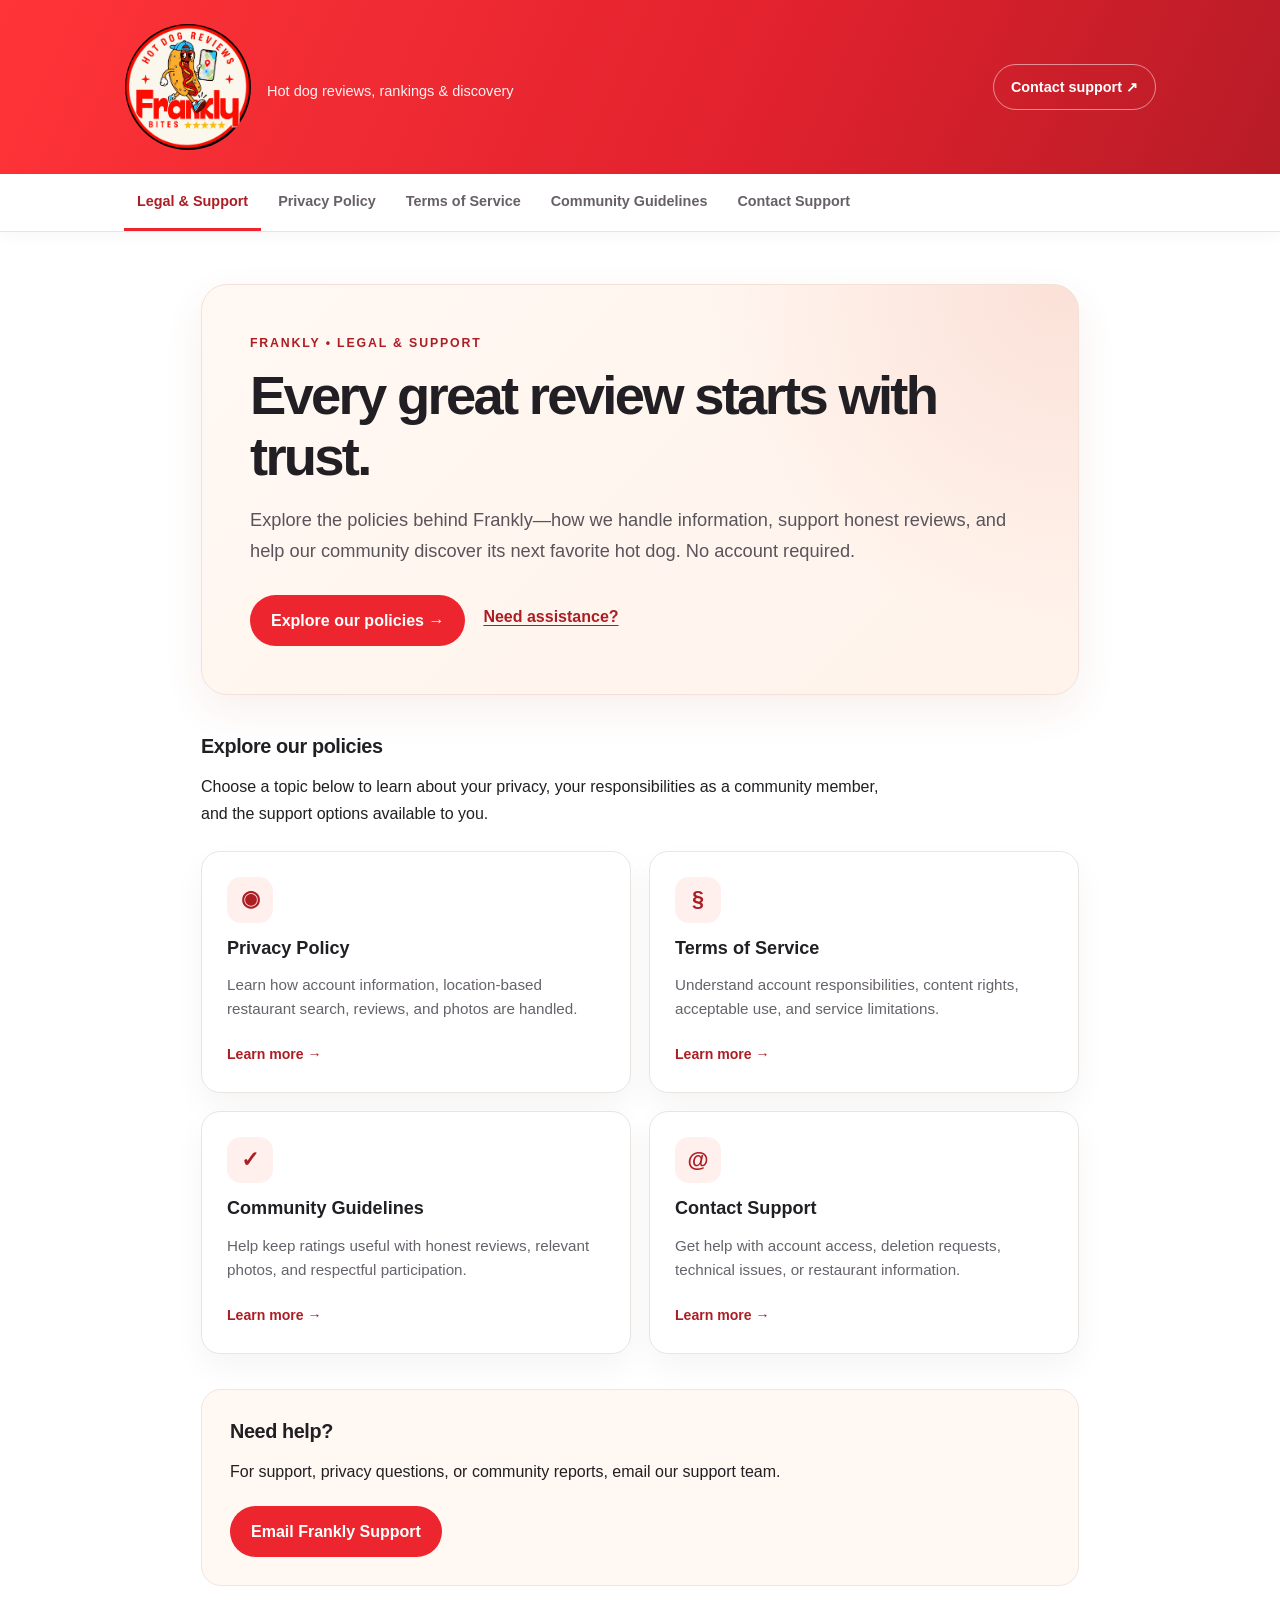
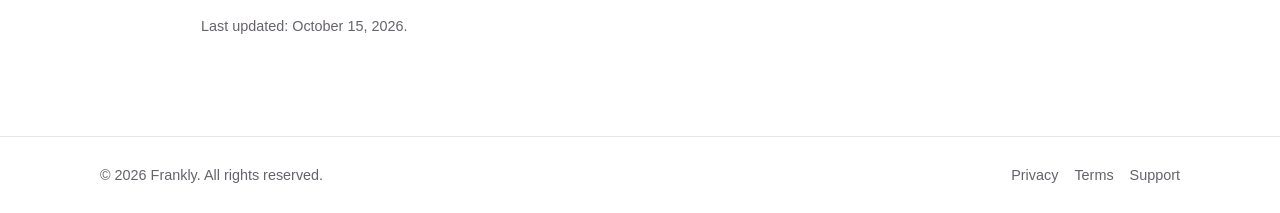
==== commit b8b9cdb3: "Use Frankly Bites badge logo on legal pages" ====
--- a/index.html
+++ b/index.html
@@ -1,10 +1,10 @@
 <!doctype html>
-<html lang="en"><head><meta charset="utf-8"><meta name="viewport" content="width=device-width,initial-scale=1"><meta name="description" content="Frankly's privacy policy, terms of service, community guidelines, and support contact."><meta name="theme-color" content="#f1272f"><link rel="icon" type="image/svg+xml" href="./frankly-legal-site/assets/frankly-logo.svg"><title>Legal & Support | Frankly</title><style>:root{color-scheme:light;--red:#ed252f;--red-dark:#ad1d24;--ink:#211f23;--muted:#67626b;--line:#ebe5e2;--cream:#fff7f2}
+<html lang="en"><head><meta charset="utf-8"><meta name="viewport" content="width=device-width,initial-scale=1"><meta name="description" content="Frankly's privacy policy, terms of service, community guidelines, and support contact."><meta name="theme-color" content="#f1272f"><link rel="icon" type="image/svg+xml" href="./assets/Frankly%20Bites%20Hot%20Dog%20Reviews%20Badge.png"><title>Legal & Support | Frankly</title><style>:root{color-scheme:light;--red:#ed252f;--red-dark:#ad1d24;--ink:#211f23;--muted:#67626b;--line:#ebe5e2;--cream:#fff7f2}
 *{box-sizing:border-box}html{scroll-behavior:smooth}body{margin:0;background:#fff;color:var(--ink);font:16px/1.7 Inter,-apple-system,BlinkMacSystemFont,"Segoe UI",Roboto,Arial,sans-serif;-webkit-font-smoothing:antialiased}a{color:var(--red-dark);text-underline-offset:3px}a:hover{color:#79151c}a:focus-visible{outline:3px solid #ffc46c;outline-offset:4px}.skip-link{position:absolute;left:12px;top:-60px;z-index:10;background:#fff;padding:10px 16px}.skip-link:focus{top:10px}
-.site-header{background:linear-gradient(115deg,#ff3438,#e2222e 58%,#b71c27);color:#fff}.header-inner{max-width:1080px;margin:auto;padding:23px 24px;display:flex;align-items:center;justify-content:space-between;gap:16px}.brand{display:flex;align-items:center;gap:15px;color:white;text-decoration:none}.brand:hover{color:#fff}.brand-logo{width:128px;height:128px;flex:0 0 128px;object-fit:contain;display:block;border:0;border-radius:0;clip-path:none;background:transparent;box-shadow:none;padding:0}.brand-tagline{display:block;margin-top:0;font-size:.98rem;opacity:.96;font-weight:600}.brand-name{display:block;font-size:2rem;font-weight:900;letter-spacing:-.055em;line-height:1}.brand-tagline{display:block;margin-top:8px;font-size:.91rem;opacity:.94;font-weight:500}.header-contact{border:1px solid #ffffff80;border-radius:100px;padding:10px 17px;color:white;text-decoration:none;font-size:.9rem;font-weight:800;white-space:nowrap}.header-contact:hover{background:#ffffff20;color:#fff}
+.site-header{background:linear-gradient(115deg,#ff3438,#e2222e 58%,#b71c27);color:#fff}.header-inner{max-width:1080px;margin:auto;padding:23px 24px;display:flex;align-items:center;justify-content:space-between;gap:16px}.brand{display:flex;align-items:center;gap:15px;color:white;text-decoration:none}.brand:hover{color:#fff}.brand-logo{width:128px;height:128px;flex:0 0 128px;object-fit:contain;display:block;border:0;background:transparent;box-shadow:none;padding:0border-radius:0;clip-path:circle(49.2% at 50% 50%);}.brand-tagline{display:block;margin-top:0;font-size:.98rem;opacity:.96;font-weight:600}.brand-name{display:block;font-size:2rem;font-weight:900;letter-spacing:-.055em;line-height:1}.brand-tagline{display:block;margin-top:8px;font-size:.91rem;opacity:.94;font-weight:500}.header-contact{border:1px solid #ffffff80;border-radius:100px;padding:10px 17px;color:white;text-decoration:none;font-size:.9rem;font-weight:800;white-space:nowrap}.header-contact:hover{background:#ffffff20;color:#fff}
 nav{background:#fff;border-bottom:1px solid var(--line);box-shadow:0 5px 15px #241b1a08}.nav-inner{max-width:1080px;margin:auto;padding:0 24px;display:flex;flex-wrap:wrap;gap:0 4px}nav a{display:block;padding:15px 13px;border-bottom:3px solid transparent;color:#686068;text-decoration:none;font-size:.9rem;font-weight:700}nav a:hover{background:#fff9f5}nav a[aria-current=page]{border-color:var(--red);color:var(--red-dark)}
 main{max-width:930px;margin:auto;padding:52px 26px 84px}h1{font-size:clamp(2.15rem,5vw,3.4rem);line-height:1.12;letter-spacing:-.05em;font-weight:900;margin:0 0 17px}h2{font-size:1.24rem;line-height:1.35;letter-spacing:-.02em;margin:38px 0 11px}p,li{max-width:78ch}p{margin:13px 0}li{margin:7px 0;padding-left:4px}.eyebrow{font-size:.77rem;text-transform:uppercase;letter-spacing:.15em;font-weight:850;color:var(--red-dark);margin-bottom:12px}.lead{font-size:1.14rem;color:#59545b}.updated{font-size:.9rem;color:var(--muted)}.hero{background:radial-gradient(circle at 98% 0%,#fbe1d8,transparent 37%),linear-gradient(135deg,#fff8f3,#fff3eb);border:1px solid #f3e1d8;border-radius:26px;padding:clamp(26px,5.2vw,48px);margin-bottom:36px;box-shadow:0 15px 40px #9b442015}.hero .lead{margin-bottom:0}.hero-actions{display:flex;gap:18px;align-items:center;flex-wrap:wrap;margin-top:20px}.hero-actions>a:not(.button-link){font-weight:750}.cards{display:grid;grid-template-columns:repeat(2,minmax(0,1fr));gap:18px;margin-top:23px}.card{display:flex;flex-direction:column;gap:10px;padding:25px;min-height:194px;border:1px solid var(--line);border-radius:19px;background:#fff;color:var(--ink);text-decoration:none;box-shadow:0 14px 32px #361a1a0b;transition:transform .18s,box-shadow .18s,border-color .18s}.card:hover{transform:translateY(-3px);border-color:#eea4a6;box-shadow:0 19px 40px #361a1a17;color:var(--ink)}.card-icon{width:46px;height:46px;border-radius:14px;background:#fff0ed;color:var(--red-dark);display:grid;place-items:center;font-size:1.35rem;font-weight:900}.card strong{font-size:1.13rem}.card span:not(.card-icon){font-size:.95rem;line-height:1.58;color:var(--muted)}.card:after{content:"Learn more →";font-size:.88rem;font-weight:800;color:var(--red-dark);margin-top:auto;padding-top:12px}.support-panel{background:#fff8f3;border:1px solid #f2e4df;padding:28px;border-radius:20px;margin-top:35px}.support-panel h2{margin-top:0}.button-link{display:inline-block;background:var(--red);border-radius:100px;color:#fff;text-decoration:none;padding:12px 21px;margin-top:8px;font-weight:800}.button-link:hover{background:var(--red-dark);color:white}.callout{background:#fff7f3;border-left:4px solid var(--red);padding:15px 19px;border-radius:0 12px 12px 0;margin:23px 0}.page-content>h2{border-top:1px solid #eee8e5;padding-top:26px;scroll-margin-top:22px}.page-content>h2:first-of-type{border-top:none;padding-top:0}.page-content>p,.page-content>ul{color:#49444b}.page-content .updated{margin-bottom:25px}footer{border-top:1px solid var(--line);background:#fff;padding:26px 24px;font-size:.9rem;color:var(--muted)}.footer-inner{max-width:1080px;margin:auto;display:flex;justify-content:space-between;gap:12px;flex-wrap:wrap}.footer-links{display:flex;gap:16px;flex-wrap:wrap}footer a{color:var(--muted);text-decoration:none}footer a:hover{text-decoration:underline}@media(max-width:680px){.header-inner{padding:18px}.brand-logo{width:94px;height:94px;flex-basis:94px}.brand-tagline{font-size:.77rem}.header-contact{display:none}.nav-inner{padding:0 8px}nav a{padding:12px 10px;font-size:.82rem}main{padding:34px 19px 58px}.cards{grid-template-columns:1fr}.card{min-height:165px}.hero{border-radius:20px}}@media(prefers-reduced-motion:reduce){html{scroll-behavior:auto}.card{transition:none}}</style></head><body><a class="skip-link" href="#main-content">Skip to content</a>
-<header class="site-header"><div class="header-inner"><a class="brand" href="./index.html" aria-label="Frankly Legal home"><img class="brand-logo" src="./frankly-legal-site/assets/frankly-logo.svg" alt="Frankly Hot Dog Reviews logo with mascot, map phone, wordmark, and five stars" width="128" height="128"><span class="brand-tagline">Hot dog reviews, rankings &amp; discovery</span></a><a class="header-contact" href="mailto:franklybites.support@gmail.com">Contact support ↗</a></div></header>
+<header class="site-header"><div class="header-inner"><a class="brand" href="./index.html" aria-label="Frankly Legal home"><img class="brand-logo" src="./assets/Frankly%20Bites%20Hot%20Dog%20Reviews%20Badge.png" alt="Frankly Hot Dog Reviews logo with mascot, map phone, wordmark, and five stars" width="128" height="128"><span class="brand-tagline">Hot dog reviews, rankings &amp; discovery</span></a><a class="header-contact" href="mailto:franklybites.support@gmail.com">Contact support ↗</a></div></header>
 <nav aria-label="Legal navigation"><div class="nav-inner"><a href="./index.html" aria-current="page">Legal & Support</a><a href="./privacy.html">Privacy Policy</a><a href="./terms.html">Terms of Service</a><a href="./community-guidelines.html">Community Guidelines</a><a href="./contact.html">Contact Support</a></div></nav>
 <main id="main-content">
 <section class="hero"><div class="eyebrow">Frankly • Legal &amp; Support</div><h1>Every great review starts with trust.</h1><p class="lead">Explore the policies behind Frankly—how we handle information, support honest reviews, and help our community discover its next favorite hot dog. No account required.</p><div class="hero-actions"><a class="button-link" href="./privacy.html">Explore our policies →</a><a href="./contact.html">Need assistance?</a></div></section>
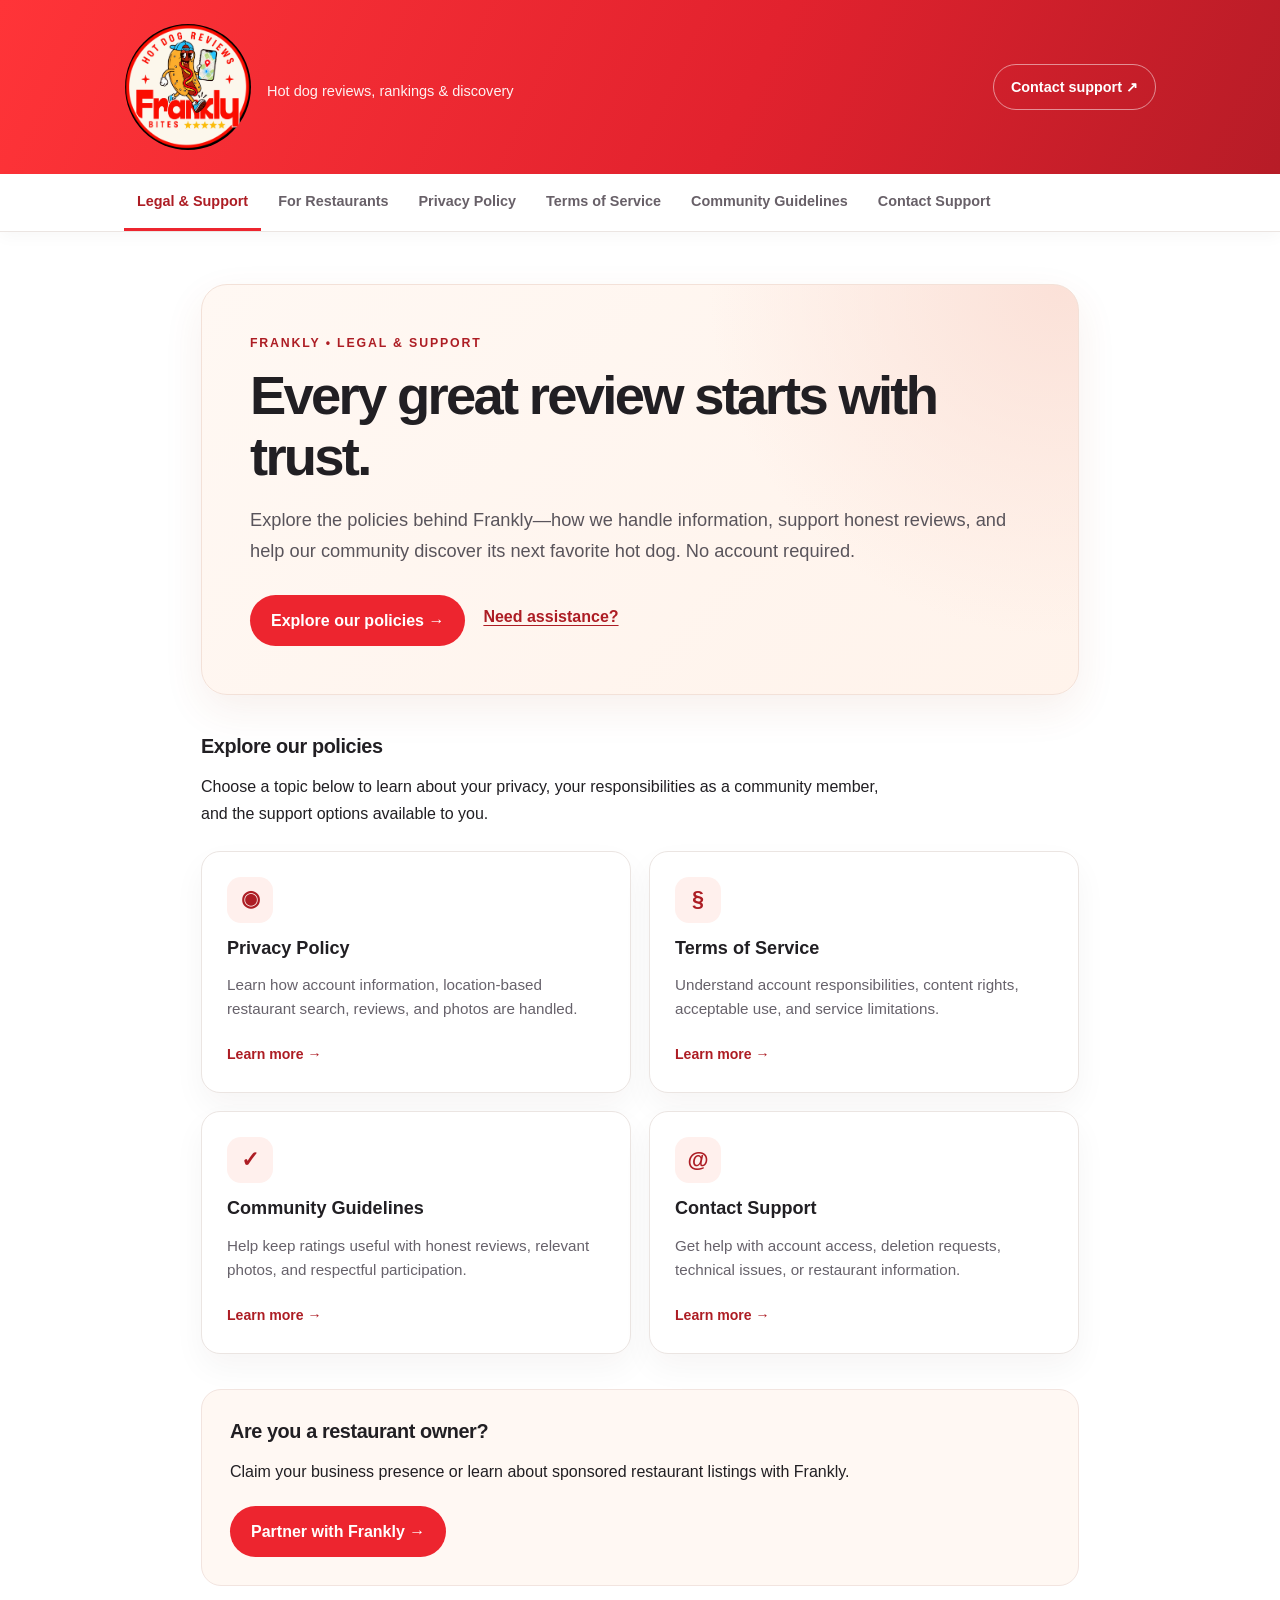
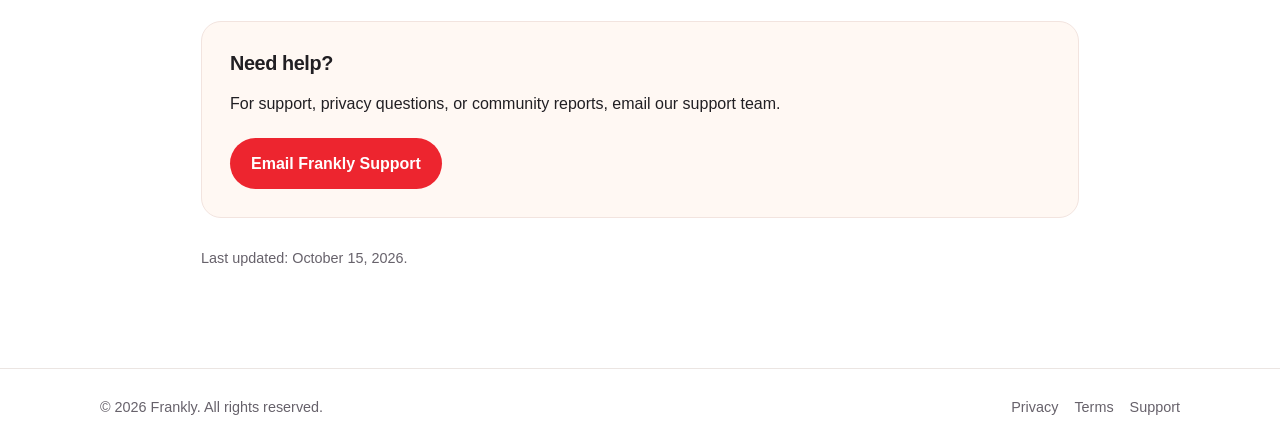
==== commit abb9c460: "Add For Restaurants navigation link" ====
--- a/index.html
+++ b/index.html
@@ -1,11 +1,11 @@
 <!doctype html>
 <html lang="en"><head><meta charset="utf-8"><meta name="viewport" content="width=device-width,initial-scale=1"><meta name="description" content="Frankly's privacy policy, terms of service, community guidelines, and support contact."><meta name="theme-color" content="#f1272f"><link rel="icon" type="image/svg+xml" href="./assets/Frankly%20Bites%20Hot%20Dog%20Reviews%20Badge.png"><title>Legal & Support | Frankly</title><style>:root{color-scheme:light;--red:#ed252f;--red-dark:#ad1d24;--ink:#211f23;--muted:#67626b;--line:#ebe5e2;--cream:#fff7f2}
 *{box-sizing:border-box}html{scroll-behavior:smooth}body{margin:0;background:#fff;color:var(--ink);font:16px/1.7 Inter,-apple-system,BlinkMacSystemFont,"Segoe UI",Roboto,Arial,sans-serif;-webkit-font-smoothing:antialiased}a{color:var(--red-dark);text-underline-offset:3px}a:hover{color:#79151c}a:focus-visible{outline:3px solid #ffc46c;outline-offset:4px}.skip-link{position:absolute;left:12px;top:-60px;z-index:10;background:#fff;padding:10px 16px}.skip-link:focus{top:10px}
-.site-header{background:linear-gradient(115deg,#ff3438,#e2222e 58%,#b71c27);color:#fff}.header-inner{max-width:1080px;margin:auto;padding:23px 24px;display:flex;align-items:center;justify-content:space-between;gap:16px}.brand{display:flex;align-items:center;gap:15px;color:white;text-decoration:none}.brand:hover{color:#fff}.brand-logo{width:128px;height:128px;flex:0 0 128px;object-fit:contain;display:block;border:0;background:transparent;box-shadow:none;padding:0border-radius:0;clip-path:circle(49.2% at 50% 50%);}.brand-tagline{display:block;margin-top:0;font-size:.98rem;opacity:.96;font-weight:600}.brand-name{display:block;font-size:2rem;font-weight:900;letter-spacing:-.055em;line-height:1}.brand-tagline{display:block;margin-top:8px;font-size:.91rem;opacity:.94;font-weight:500}.header-contact{border:1px solid #ffffff80;border-radius:100px;padding:10px 17px;color:white;text-decoration:none;font-size:.9rem;font-weight:800;white-space:nowrap}.header-contact:hover{background:#ffffff20;color:#fff}
+.site-header{background:linear-gradient(115deg,#ff3438,#e2222e 58%,#b71c27);color:#fff}.header-inner{max-width:1080px;margin:auto;padding:23px 24px;display:flex;align-items:center;justify-content:space-between;gap:16px}.brand{display:flex;align-items:center;gap:15px;color:white;text-decoration:none}.brand:hover{color:#fff}.brand-logo{width:128px;height:128px;flex:0 0 128px;object-fit:contain;display:block;border:0;background:transparent;box-shadow:none;padding:0;border-radius:0;clip-path:circle(49.2% at 50% 50%);}.brand-tagline{display:block;margin-top:0;font-size:.98rem;opacity:.96;font-weight:600}.brand-name{display:block;font-size:2rem;font-weight:900;letter-spacing:-.055em;line-height:1}.brand-tagline{display:block;margin-top:8px;font-size:.91rem;opacity:.94;font-weight:500}.header-contact{border:1px solid #ffffff80;border-radius:100px;padding:10px 17px;color:white;text-decoration:none;font-size:.9rem;font-weight:800;white-space:nowrap}.header-contact:hover{background:#ffffff20;color:#fff}
 nav{background:#fff;border-bottom:1px solid var(--line);box-shadow:0 5px 15px #241b1a08}.nav-inner{max-width:1080px;margin:auto;padding:0 24px;display:flex;flex-wrap:wrap;gap:0 4px}nav a{display:block;padding:15px 13px;border-bottom:3px solid transparent;color:#686068;text-decoration:none;font-size:.9rem;font-weight:700}nav a:hover{background:#fff9f5}nav a[aria-current=page]{border-color:var(--red);color:var(--red-dark)}
 main{max-width:930px;margin:auto;padding:52px 26px 84px}h1{font-size:clamp(2.15rem,5vw,3.4rem);line-height:1.12;letter-spacing:-.05em;font-weight:900;margin:0 0 17px}h2{font-size:1.24rem;line-height:1.35;letter-spacing:-.02em;margin:38px 0 11px}p,li{max-width:78ch}p{margin:13px 0}li{margin:7px 0;padding-left:4px}.eyebrow{font-size:.77rem;text-transform:uppercase;letter-spacing:.15em;font-weight:850;color:var(--red-dark);margin-bottom:12px}.lead{font-size:1.14rem;color:#59545b}.updated{font-size:.9rem;color:var(--muted)}.hero{background:radial-gradient(circle at 98% 0%,#fbe1d8,transparent 37%),linear-gradient(135deg,#fff8f3,#fff3eb);border:1px solid #f3e1d8;border-radius:26px;padding:clamp(26px,5.2vw,48px);margin-bottom:36px;box-shadow:0 15px 40px #9b442015}.hero .lead{margin-bottom:0}.hero-actions{display:flex;gap:18px;align-items:center;flex-wrap:wrap;margin-top:20px}.hero-actions>a:not(.button-link){font-weight:750}.cards{display:grid;grid-template-columns:repeat(2,minmax(0,1fr));gap:18px;margin-top:23px}.card{display:flex;flex-direction:column;gap:10px;padding:25px;min-height:194px;border:1px solid var(--line);border-radius:19px;background:#fff;color:var(--ink);text-decoration:none;box-shadow:0 14px 32px #361a1a0b;transition:transform .18s,box-shadow .18s,border-color .18s}.card:hover{transform:translateY(-3px);border-color:#eea4a6;box-shadow:0 19px 40px #361a1a17;color:var(--ink)}.card-icon{width:46px;height:46px;border-radius:14px;background:#fff0ed;color:var(--red-dark);display:grid;place-items:center;font-size:1.35rem;font-weight:900}.card strong{font-size:1.13rem}.card span:not(.card-icon){font-size:.95rem;line-height:1.58;color:var(--muted)}.card:after{content:"Learn more →";font-size:.88rem;font-weight:800;color:var(--red-dark);margin-top:auto;padding-top:12px}.support-panel{background:#fff8f3;border:1px solid #f2e4df;padding:28px;border-radius:20px;margin-top:35px}.support-panel h2{margin-top:0}.button-link{display:inline-block;background:var(--red);border-radius:100px;color:#fff;text-decoration:none;padding:12px 21px;margin-top:8px;font-weight:800}.button-link:hover{background:var(--red-dark);color:white}.callout{background:#fff7f3;border-left:4px solid var(--red);padding:15px 19px;border-radius:0 12px 12px 0;margin:23px 0}.page-content>h2{border-top:1px solid #eee8e5;padding-top:26px;scroll-margin-top:22px}.page-content>h2:first-of-type{border-top:none;padding-top:0}.page-content>p,.page-content>ul{color:#49444b}.page-content .updated{margin-bottom:25px}footer{border-top:1px solid var(--line);background:#fff;padding:26px 24px;font-size:.9rem;color:var(--muted)}.footer-inner{max-width:1080px;margin:auto;display:flex;justify-content:space-between;gap:12px;flex-wrap:wrap}.footer-links{display:flex;gap:16px;flex-wrap:wrap}footer a{color:var(--muted);text-decoration:none}footer a:hover{text-decoration:underline}@media(max-width:680px){.header-inner{padding:18px}.brand-logo{width:94px;height:94px;flex-basis:94px}.brand-tagline{font-size:.77rem}.header-contact{display:none}.nav-inner{padding:0 8px}nav a{padding:12px 10px;font-size:.82rem}main{padding:34px 19px 58px}.cards{grid-template-columns:1fr}.card{min-height:165px}.hero{border-radius:20px}}@media(prefers-reduced-motion:reduce){html{scroll-behavior:auto}.card{transition:none}}</style></head><body><a class="skip-link" href="#main-content">Skip to content</a>
 <header class="site-header"><div class="header-inner"><a class="brand" href="./index.html" aria-label="Frankly Legal home"><img class="brand-logo" src="./assets/Frankly%20Bites%20Hot%20Dog%20Reviews%20Badge.png" alt="Frankly Hot Dog Reviews logo with mascot, map phone, wordmark, and five stars" width="128" height="128"><span class="brand-tagline">Hot dog reviews, rankings &amp; discovery</span></a><a class="header-contact" href="mailto:franklybites.support@gmail.com">Contact support ↗</a></div></header>
-<nav aria-label="Legal navigation"><div class="nav-inner"><a href="./index.html" aria-current="page">Legal & Support</a><a href="./privacy.html">Privacy Policy</a><a href="./terms.html">Terms of Service</a><a href="./community-guidelines.html">Community Guidelines</a><a href="./contact.html">Contact Support</a></div></nav>
+<nav aria-label="Legal navigation"><div class="nav-inner"><a href="./index.html" aria-current="page">Legal & Support</a><a href="./restaurants.html">For Restaurants</a><a href="./privacy.html">Privacy Policy</a><a href="./terms.html">Terms of Service</a><a href="./community-guidelines.html">Community Guidelines</a><a href="./contact.html">Contact Support</a></div></nav>
 <main id="main-content">
 <section class="hero"><div class="eyebrow">Frankly • Legal &amp; Support</div><h1>Every great review starts with trust.</h1><p class="lead">Explore the policies behind Frankly—how we handle information, support honest reviews, and help our community discover its next favorite hot dog. No account required.</p><div class="hero-actions"><a class="button-link" href="./privacy.html">Explore our policies →</a><a href="./contact.html">Need assistance?</a></div></section>
 <h2>Explore our policies</h2><p>Choose a topic below to learn about your privacy, your responsibilities as a community member, and the support options available to you.</p>
@@ -15,6 +15,7 @@
 <a class="card" href="./community-guidelines.html"><span class="card-icon" aria-hidden="true">✓</span><strong>Community Guidelines</strong><span>Help keep ratings useful with honest reviews, relevant photos, and respectful participation.</span></a>
 <a class="card" href="./contact.html"><span class="card-icon" aria-hidden="true">@</span><strong>Contact Support</strong><span>Get help with account access, deletion requests, technical issues, or restaurant information.</span></a>
 </div>
+<section class="support-panel"><h2 style="margin-top:0">Are you a restaurant owner?</h2><p>Claim your business presence or learn about sponsored restaurant listings with Frankly.</p><a class="button-link" href="./restaurants.html">Partner with Frankly →</a></section>
 <section class="support-panel"><h2 style="margin-top:0">Need help?</h2><p>For support, privacy questions, or community reports, email our support team.</p><a class="button-link" href="mailto:franklybites.support@gmail.com">Email Frankly Support</a></section>
 <p class="updated" style="margin-top:28px">Last updated: October 15, 2026.</p>
 </main>
